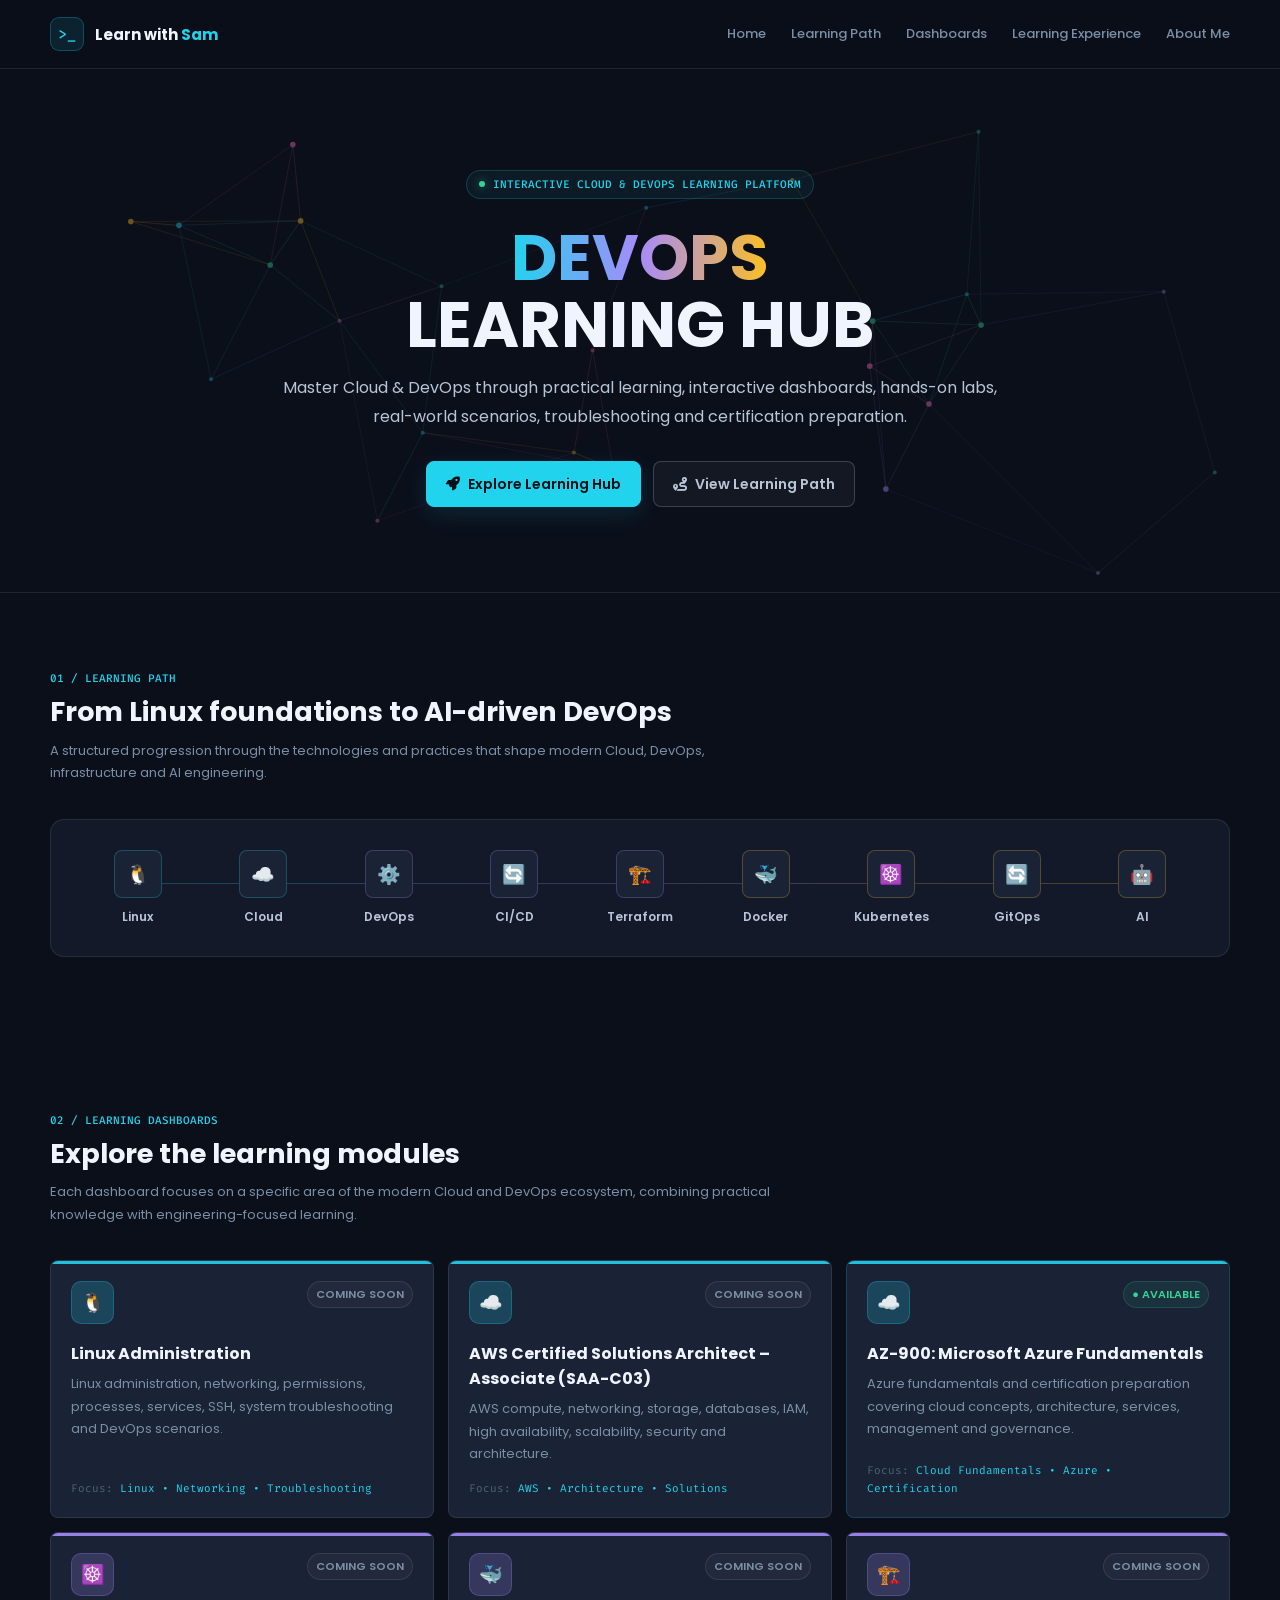
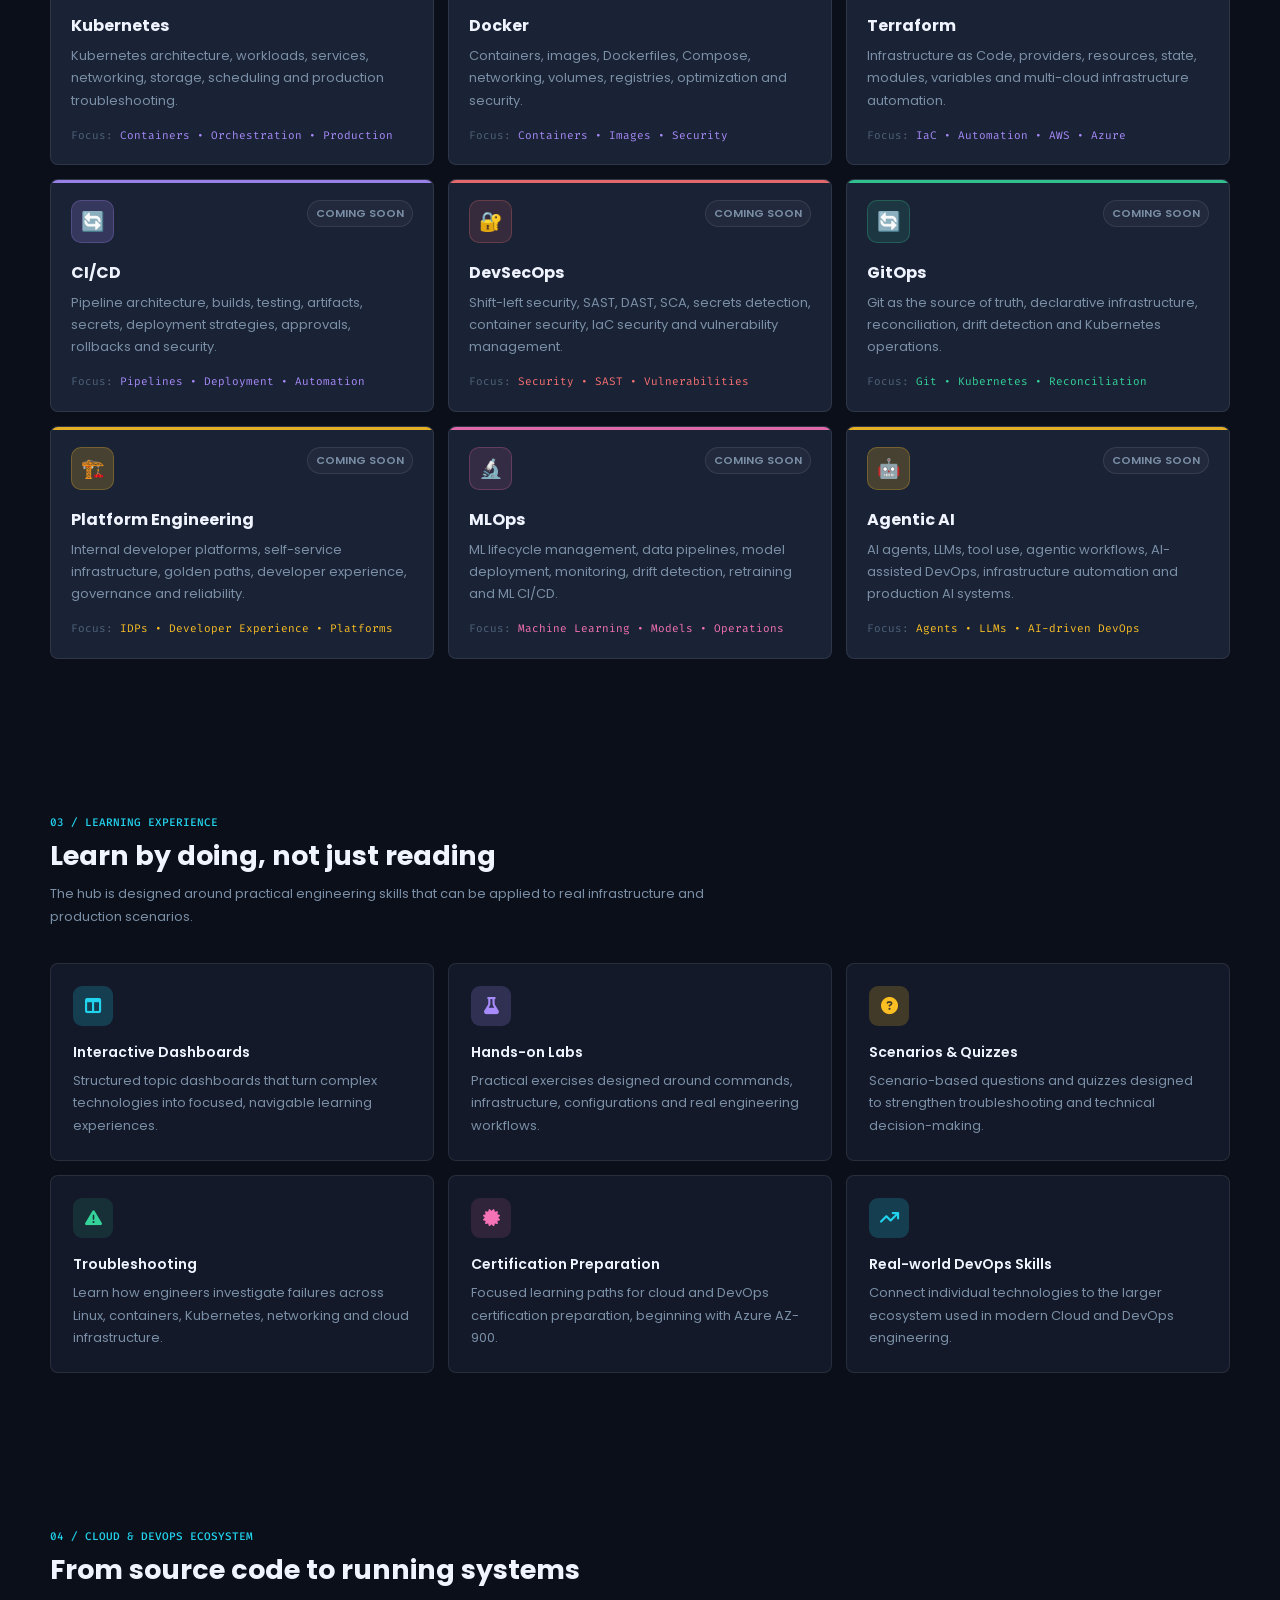
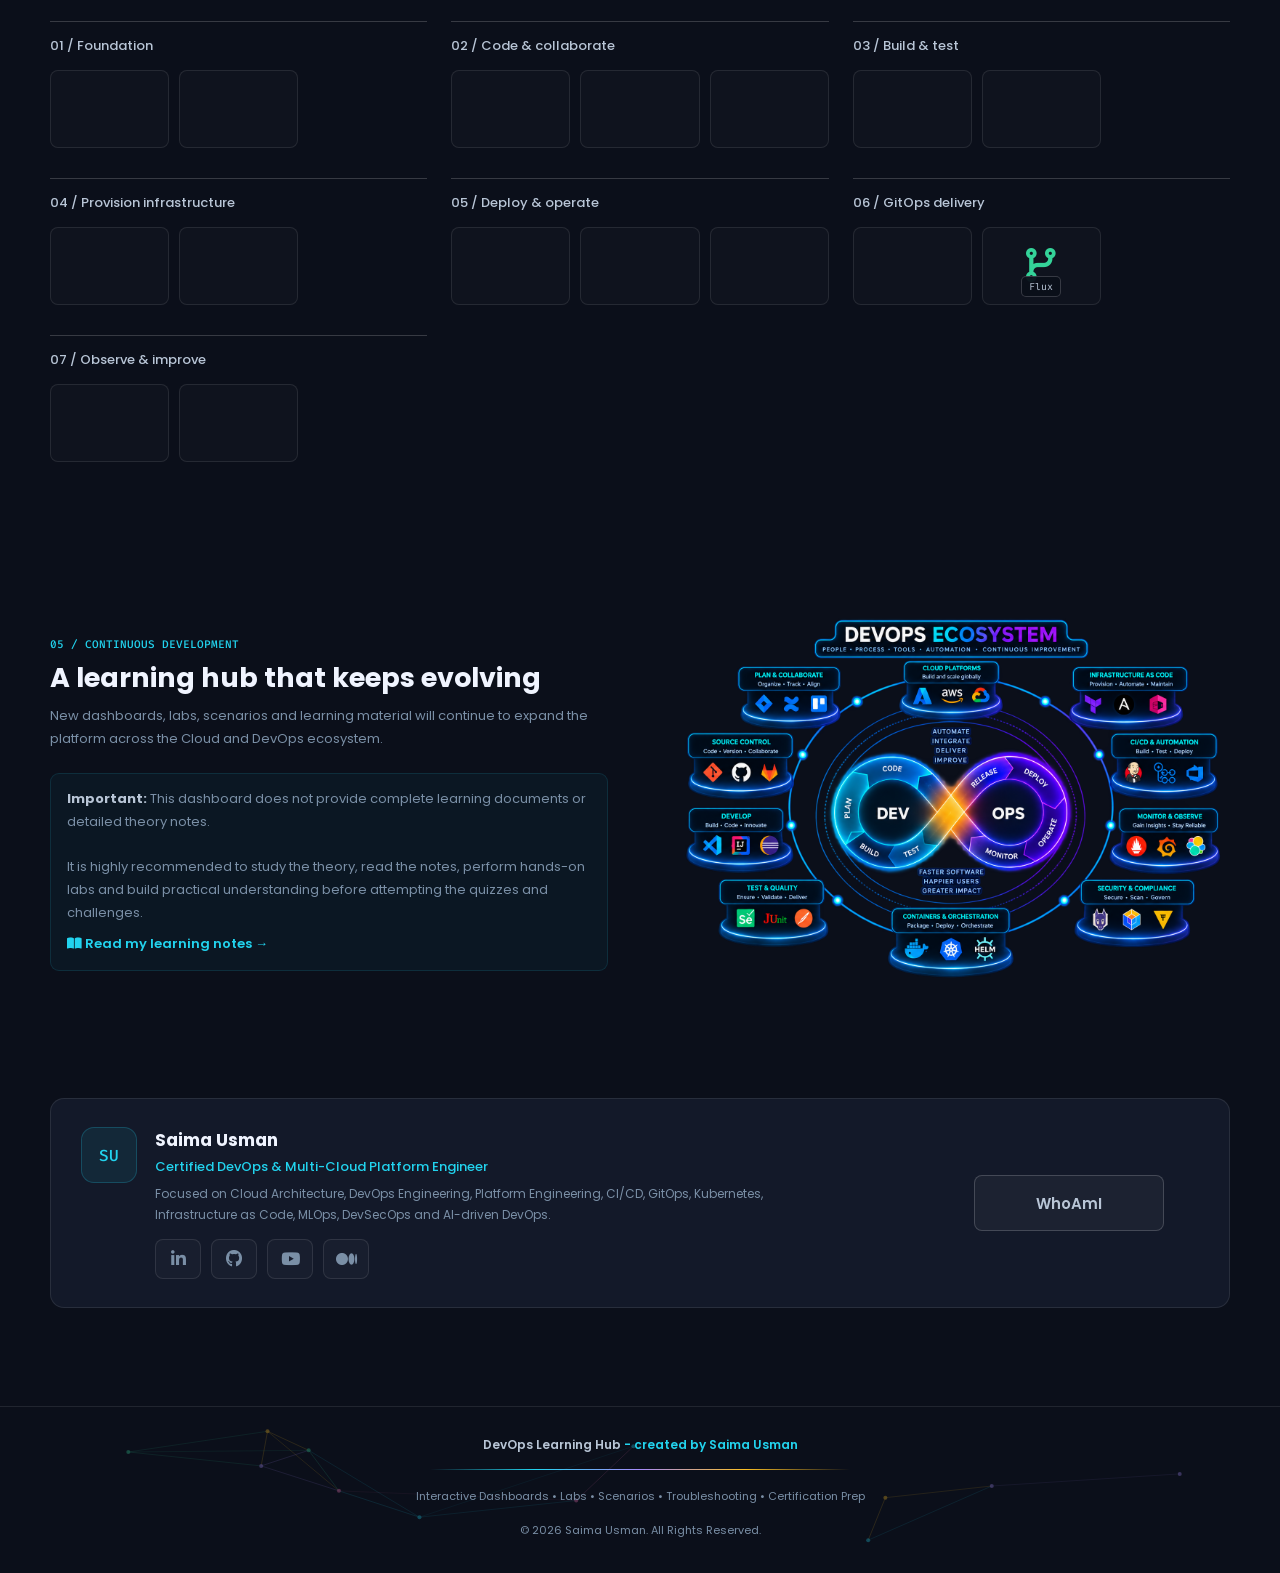
==== index.html @ 2543ca63 "About me page Done" ====
<!DOCTYPE html>
<html lang="en">
<head>
  <meta charset="UTF-8" />
  <meta name="viewport" content="width=device-width, initial-scale=1.0" />

  <title>Learn with Sam | DevOps Learning Hub</title>

  <meta
    name="description"
    content="Learn with Sam — DevOps Learning Hub for Cloud, DevOps, Infrastructure, Automation, Security, MLOps and AI."
  />

  <!-- Fonts — same as Azure AZ-900 dashboard -->
  <link
    href="https://fonts.googleapis.com/css2?family=Poppins:wght@400;500;600;700&family=Fira+Code:wght@400;500&display=swap"
    rel="stylesheet"
  />

  <!-- Font Awesome — social + UI icons -->
  <link
    rel="stylesheet"
    href="https://cdnjs.cloudflare.com/ajax/libs/font-awesome/6.5.2/css/all.min.css"
  />

  <!-- Devicon — technology logos -->
  <link
    rel="stylesheet"
    href="https://cdn.jsdelivr.net/gh/devicons/devicon@latest/devicon.min.css"
  />

  <script src="./assets/js/network-background.js" defer></script>
  <style>
    .hero, footer { isolation: isolate; position: relative; }
    .network-canvas { position: absolute; inset: 0; width: 100%; height: 100%; pointer-events: none; z-index: 0; opacity: .42; }
    .hero > .container, footer > .container { position: relative; z-index: 1; }
    @media print { .network-canvas { display: none; } }
    :root {
      --bg: #0B0F1A;
      --surface: #131929;
      --card: #1A2235;

      --text: #F0F4FF;
      --text-sub: #B8C5D6;
      --text-mute: #7A8FA6;
      --text-dim: #4E6278;

      --border: rgba(255, 255, 255, 0.09);
      --border-hi: rgba(255, 255, 255, 0.18);

      --cyan: #22D3EE;
      --violet: #A78BFA;
      --amber: #FBBF24;
      --green: #34D399;
      --red: #F87171;
      --pink: #F472B6;

      --cyan-glow: rgba(34, 211, 238, 0.20);
      --violet-glow: rgba(167, 139, 250, 0.20);
      --amber-glow: rgba(251, 191, 36, 0.20);

      --font: "Poppins", sans-serif;
      --mono: "Fira Code", monospace;
    }

    * {
      box-sizing: border-box;
    }

    html {
      scroll-behavior: smooth;
    }

    body {
      margin: 0;
      background: var(--bg);
      color: var(--text);
      font-family: var(--font);
      -webkit-font-smoothing: antialiased;
    }

    body::-webkit-scrollbar {
      width: 8px;
    }

    body::-webkit-scrollbar-track {
      background: var(--bg);
    }

    body::-webkit-scrollbar-thumb {
      background: #1e2d40;
      border-radius: 10px;
    }

    a {
      color: inherit;
      text-decoration: none;
    }

    button {
      font-family: var(--font);
    }

    .container {
      width: min(1180px, calc(100% - 40px));
      margin: 0 auto;
    }

    /* =========================================
       GLOBAL HOVER / GLOW
       ========================================= */

    .glow-hover {
      transition:
        transform 0.25s ease,
        border-color 0.25s ease,
        box-shadow 0.25s ease,
        background 0.25s ease;
    }

    .glow-hover:hover {
      transform: translateY(-3px);
      box-shadow:
        0 8px 30px rgba(34, 211, 238, 0.08),
        0 0 22px rgba(34, 211, 238, 0.07);
    }

    /* =========================================
       NAVIGATION
       ========================================= */

    .navbar {
      position: sticky;
      top: 0;
      z-index: 100;

      background: rgba(11, 15, 26, 0.88);
      backdrop-filter: blur(16px);
      -webkit-backdrop-filter: blur(16px);

      border-bottom: 1px solid var(--border);
    }

    .nav-inner {
      min-height: 68px;

      display: flex;
      align-items: center;
      justify-content: space-between;
      gap: 20px;
    }

    .brand {
      display: flex;
      align-items: center;
      gap: 11px;

      font-size: 15px;
      font-weight: 700;
      letter-spacing: 0.2px;
    }

    .brand-mark {
      width: 34px;
      height: 34px;

      display: flex;
      align-items: center;
      justify-content: center;

      border-radius: 9px;

      background: rgba(34, 211, 238, 0.10);
      border: 1px solid rgba(34, 211, 238, 0.25);

      color: var(--cyan);
      font-family: var(--mono);
      font-size: 15px;
      font-weight: 500;

      transition:
        box-shadow 0.25s ease,
        transform 0.25s ease;
    }

    .brand:hover .brand-mark {
      transform: translateY(-1px);
      box-shadow:
        0 0 18px rgba(34, 211, 238, 0.20),
        inset 0 0 12px rgba(34, 211, 238, 0.05);
    }

    .brand span {
      color: var(--text);
    }

    .brand em {
      color: var(--cyan);
      font-style: normal;
    }

    .nav-links {
      display: flex;
      align-items: center;
      gap: 25px;
    }

    .nav-links a {
      position: relative;

      color: var(--text-mute);
      font-size: 12px;
      font-weight: 500;

      transition:
        color 0.2s ease,
        text-shadow 0.2s ease;
    }

    .nav-links a::after {
      content: "";

      position: absolute;

      left: 50%;
      bottom: -7px;

      width: 0;
      height: 1px;

      transform: translateX(-50%);

      background: var(--cyan);

      box-shadow: 0 0 8px rgba(34, 211, 238, 0.7);

      transition: width 0.2s ease;
    }

    .nav-links a:hover {
      color: var(--cyan);
      text-shadow: 0 0 12px rgba(34, 211, 238, 0.30);
    }

    .nav-links a:hover::after {
      width: 100%;
    }

    /* =========================================
       HERO
       ========================================= */

    .hero {
      position: relative;
      overflow: hidden;

      padding: 100px 0 85px;

      border-bottom: 1px solid var(--border);
    }

    .hero::before {
      content: "";

      position: absolute;

      width: 650px;
      height: 650px;

      top: -300px;
      left: 50%;

      transform: translateX(-50%);

      background: radial-gradient(
        circle,
        rgba(34, 211, 238, 0.08) 0%,
        rgba(34, 211, 238, 0.025) 35%,
        transparent 70%
      );

      pointer-events: none;
    }

    .hero-content {
      position: relative;

      max-width: 850px;
      margin: 0 auto;

      text-align: center;
    }

    .eyebrow {
      display: inline-flex;
      align-items: center;
      gap: 8px;

      padding: 6px 12px;

      border: 1px solid rgba(34, 211, 238, 0.20);
      border-radius: 20px;

      background: rgba(34, 211, 238, 0.06);

      color: var(--cyan);

      font-family: var(--mono);
      font-size: 11px;
      font-weight: 500;
      letter-spacing: 0.3px;
    }

    .status-dot {
      width: 6px;
      height: 6px;

      border-radius: 50%;

      background: var(--green);

      box-shadow:
        0 0 10px rgba(52, 211, 153, 0.6);
    }

    .hero h1 {
      margin: 25px 0 16px;

      font-size: clamp(38px, 6vw, 68px);
      line-height: 1.05;

      letter-spacing: -2.5px;
      font-weight: 700;
    }

    .hero h1 .gradient {
      background: linear-gradient(
        90deg,
        var(--cyan),
        var(--violet),
        var(--amber)
      );

      -webkit-background-clip: text;
      background-clip: text;

      color: transparent;
    }

    .hero-subtitle {
      max-width: 720px;
      margin: 0 auto;

      color: var(--text-sub);

      font-size: 16px;
      line-height: 1.8;
    }

    .hero-actions {
      display: flex;
      justify-content: center;
      align-items: center;
      gap: 12px;
      flex-wrap: wrap;

      margin-top: 30px;
    }

    .btn {
      display: inline-flex;
      align-items: center;
      justify-content: center;
      gap: 8px;

      min-height: 42px;
      padding: 0 19px;

      border-radius: 9px;

      font-size: 12px;
      font-weight: 600;

      transition:
        transform 0.25s ease,
        border-color 0.25s ease,
        background 0.25s ease,
        box-shadow 0.25s ease;
    }

    .btn:hover {
      transform: translateY(-2px);
    }

    .btn-primary {
      background: var(--cyan);
      color: #071017;

      border: 1px solid var(--cyan);

      box-shadow:
        0 7px 25px rgba(34, 211, 238, 0.13);
    }

    .btn-primary:hover {
      box-shadow:
        0 8px 30px rgba(34, 211, 238, 0.22),
        0 0 20px rgba(34, 211, 238, 0.13);
    }

    .btn-secondary {
      background: rgba(255, 255, 255, 0.04);
      color: var(--text-sub);

      border: 1px solid var(--border-hi);
    }

    .btn-secondary:hover {
      border-color: rgba(34, 211, 238, 0.35);
      color: var(--cyan);

      box-shadow:
        0 8px 25px rgba(34, 211, 238, 0.07);
    }

    /* =========================================
       SECTIONS
       ========================================= */

    section {
      padding: 78px 0;
    }

    .section-heading {
      margin-bottom: 34px;
    }

    .section-label {
      margin-bottom: 8px;

      color: var(--cyan);

      font-family: var(--mono);
      font-size: 11px;
      font-weight: 500;

      letter-spacing: 0.4px;
      text-transform: uppercase;
    }

    .section-heading h2 {
      margin: 0;

      color: var(--text);

      font-size: 27px;
      line-height: 1.3;
      letter-spacing: -0.6px;
    }

    .section-heading p {
      max-width: 720px;
      margin: 10px 0 0;

      color: var(--text-mute);

      font-size: 13px;
      line-height: 1.75;
    }

    /* =========================================
       LEARNING PATH
       ========================================= */

    .path-wrapper {
      position: relative;

      padding: 30px;

      background: var(--surface);
      border: 1px solid var(--border);
      border-radius: 14px;

      overflow: hidden;
    }

    .path-wrapper:hover {
      border-color: rgba(34, 211, 238, 0.15);

      box-shadow:
        0 10px 40px rgba(34, 211, 238, 0.035);
    }

    .path-line {
      position: absolute;

      top: 63px;
      left: 8%;
      right: 8%;

      height: 1px;

      background: linear-gradient(
        90deg,
        var(--cyan),
        var(--violet),
        var(--amber)
      );

      opacity: 0.25;
    }

    .path {
      position: relative;

      display: grid;
      grid-template-columns: repeat(9, 1fr);

      gap: 12px;
    }

    .path-item {
      position: relative;

      display: flex;
      flex-direction: column;
      align-items: center;

      text-align: center;
    }

    .path-icon {
      position: relative;
      z-index: 2;

      width: 48px;
      height: 48px;

      display: flex;
      align-items: center;
      justify-content: center;

      border-radius: 12px;

      background: var(--card);
      border: 1px solid var(--border-hi);

      font-size: 19px;

      transition:
        transform 0.25s ease,
        box-shadow 0.25s ease;
    }

    .path-item:hover .path-icon {
      transform: translateY(-3px);

      box-shadow:
        0 7px 20px rgba(34, 211, 238, 0.08),
        0 0 16px rgba(34, 211, 238, 0.05);
    }

    .path-item:nth-child(1) .path-icon,
    .path-item:nth-child(2) .path-icon {
      color: var(--cyan);
      border-color: rgba(34, 211, 238, 0.25);
    }

    .path-item:nth-child(3) .path-icon,
    .path-item:nth-child(4) .path-icon,
    .path-item:nth-child(5) .path-icon {
      color: var(--violet);
      border-color: rgba(167, 139, 250, 0.25);
    }

    .path-item:nth-child(6) .path-icon,
    .path-item:nth-child(7) .path-icon,
    .path-item:nth-child(8) .path-icon,
    .path-item:nth-child(9) .path-icon {
      color: var(--amber);
      border-color: rgba(251, 191, 36, 0.25);
    }

    .path-title {
      margin-top: 11px;

      color: var(--text-sub);

      font-size: 10px;
      font-weight: 600;
      line-height: 1.4;
    }

    /* =========================================
       DASHBOARDS
       ========================================= */

    .dashboard-grid {
      display: grid;
      grid-template-columns: repeat(3, 1fr);
      gap: 14px;
    }

    .dashboard-card {
      position: relative;

      display: flex;
      flex-direction: column;

      min-height: 215px;
      padding: 20px;

      background: var(--card);

      border: 1px solid var(--border);
      border-radius: 13px;

      overflow: hidden;

      transition:
        transform 0.25s ease,
        border-color 0.25s ease,
        background 0.25s ease,
        box-shadow 0.25s ease;
    }

    .dashboard-card:hover {
      transform: translateY(-4px);

      border-color: var(--card-color);

      background: #1c263b;

      box-shadow:
        0 12px 35px rgba(0, 0, 0, 0.22),
        0 0 22px var(--card-glow);
    }

    .dashboard-card.available {
      border-color: rgba(34, 211, 238, 0.18);
    }

    .card-top-line {
      position: absolute;

      top: 0;
      left: 0;
      right: 0;

      height: 3px;

      background: var(--card-color);

      opacity: 0.9;
    }

    .card-header {
      display: flex;
      align-items: flex-start;
      justify-content: space-between;

      gap: 12px;
    }

    .card-icon {
      width: 43px;
      height: 43px;

      display: flex;
      align-items: center;
      justify-content: center;

      border-radius: 10px;

      background: var(--card-glow);
      border: 1px solid var(--card-border);

      font-size: 19px;

      transition:
        transform 0.25s ease,
        box-shadow 0.25s ease;
    }

    .dashboard-card:hover .card-icon {
      transform: translateY(-2px);

      box-shadow:
        0 0 18px var(--card-glow);
    }

    .status {
      padding: 4px 8px;

      border-radius: 20px;

      font-size: 9px;
      font-weight: 600;
      letter-spacing: 0.2px;
    }

    .status.available {
      color: var(--green);
      background: rgba(52, 211, 153, 0.09);
      border: 1px solid rgba(52, 211, 153, 0.18);
    }

    .status.soon {
      color: var(--text-mute);
      background: rgba(255, 255, 255, 0.035);
      border: 1px solid var(--border);
    }

    .card-title {
      margin-top: 17px;

      color: var(--text);

      font-size: 16px;
      font-weight: 700;
    }

    .card-description {
      margin-top: 7px;

      color: var(--text-mute);

      font-size: 11px;
      line-height: 1.7;
    }

    .card-focus {
      margin-top: auto;
      padding-top: 15px;

      color: var(--text-dim);

      font-family: var(--mono);
      font-size: 9px;
      line-height: 1.6;
    }

    .card-focus span {
      color: var(--card-color);
    }

    /* =========================================
       LEARNING EXPERIENCE
       ========================================= */

    .experience-grid {
      display: grid;
      grid-template-columns: repeat(3, 1fr);
      gap: 14px;
    }

    .experience-card {
      padding: 22px;

      background: var(--surface);
      border: 1px solid var(--border);
      border-radius: 13px;

      transition:
        transform 0.25s ease,
        border-color 0.25s ease,
        box-shadow 0.25s ease;
    }

    .experience-card:hover {
      transform: translateY(-3px);

      border-color: var(--border-hi);

      box-shadow:
        0 10px 28px rgba(34, 211, 238, 0.045);
    }

    .experience-icon {
      width: 40px;
      height: 40px;

      display: flex;
      align-items: center;
      justify-content: center;

      margin-bottom: 16px;

      border-radius: 9px;

      font-size: 17px;
    }

    .experience-card:nth-child(1) .experience-icon {
      color: var(--cyan);
      background: var(--cyan-glow);
    }

    .experience-card:nth-child(2) .experience-icon {
      color: var(--violet);
      background: var(--violet-glow);
    }

    .experience-card:nth-child(3) .experience-icon {
      color: var(--amber);
      background: var(--amber-glow);
    }

    .experience-card:nth-child(4) .experience-icon {
      color: var(--green);
      background: rgba(52, 211, 153, 0.12);
    }

    .experience-card:nth-child(5) .experience-icon {
      color: var(--pink);
      background: rgba(244, 114, 182, 0.12);
    }

    .experience-card:nth-child(6) .experience-icon {
      color: var(--cyan);
      background: var(--cyan-glow);
    }

    .experience-card h3 {
      margin: 0 0 7px;

      color: var(--text);

      font-size: 14px;
      font-weight: 600;
    }

    .experience-card p {
      margin: 0;

      color: var(--text-mute);

      font-size: 11px;
      line-height: 1.75;
    }

    /* =========================================
       CONTINUOUS DEVELOPMENT
       ========================================= */

    .development-grid {
      display: grid;
      grid-template-columns: repeat(2, minmax(0, 1fr));

      column-gap: 64px;
      row-gap: 32px;

      align-items: center;
    }

    .development-content .section-heading {
      margin-bottom: 0;
    }
    .development-content { grid-column: 1; grid-row: 1; }
    .development-image { grid-column: 2; grid-row: 1; }

    .development-image {
      position: relative;

      min-height: 320px;

      display: flex;
      align-items: center;
      justify-content: center;

      padding: 20px;

      background: var(--surface);

      border: 1px solid var(--border);
      border-radius: 14px;

      overflow: hidden;
    }

    .development-image::before {
      content: "";

      position: absolute;

      width: 350px;
      height: 350px;

      background: radial-gradient(
        circle,
        rgba(34, 211, 238, 0.09),
        transparent 70%
      );

      pointer-events: none;
    }

    .development-image img {
      position: relative;

      display: block;

      width: 100%;
      max-width: none;

      height: auto;

      border-radius: 10px;

      object-fit: contain;

      opacity: 1;
    }

    .development-note {
      margin-top: 22px;

      padding: 14px 16px;

      background: rgba(34, 211, 238, 0.045);

      border: 1px solid rgba(34, 211, 238, 0.12);

      border-radius: 9px;

      color: var(--text-mute);

      font-size: 11px;
      line-height: 1.75;
    }

    .development-note strong {
      color: var(--text-sub);
    }

    .notes-link {
      display: inline-block;

      margin-top: 9px;

      color: var(--cyan);

      font-size: 11px;
      font-weight: 600;

      transition:
        color 0.2s ease,
        text-shadow 0.2s ease;
    }

    .notes-link:hover {
      color: #67e8f9;

      text-shadow:
        0 0 12px rgba(34, 211, 238, 0.35);
    }

    /* =========================================
       ECOSYSTEM
       ========================================= */

    .ecosystem-box {
      position: relative;

      padding: 34px;

      background: var(--surface);

      border: 1px solid var(--border);
      border-radius: 14px;

      text-align: center;

      overflow: hidden;

      transition:
        border-color 0.25s ease,
        box-shadow 0.25s ease;
    }

    .ecosystem-box:hover {
      border-color: rgba(167, 139, 250, 0.18);

      box-shadow:
        0 12px 35px rgba(167, 139, 250, 0.035);
    }

    .ecosystem-box::before {
      content: "";

      position: absolute;

      width: 500px;
      height: 200px;

      left: 50%;
      bottom: -170px;

      transform: translateX(-50%);

      background: radial-gradient(
        ellipse,
        rgba(167, 139, 250, 0.10),
        transparent 70%
      );
    }

    .ecosystem-title {
      position: relative;

      color: var(--text);

      font-size: 18px;
      font-weight: 600;
    }

    .ecosystem-subtitle {
      position: relative;

      max-width: 680px;

      margin: 10px auto 0;

      color: var(--text-mute);

      font-size: 12px;
      line-height: 1.8;
    }

    .ecosystem-logos {
      position: relative;

      display: grid;

      grid-template-columns: repeat(6, 1fr);

      gap: 14px;

      margin-top: 30px;
    }

    .tech-logo {
      position: relative;

      height: 78px;

      display: flex;
      align-items: center;
      justify-content: center;

      background: rgba(255, 255, 255, 0.018);

      border: 1px solid var(--border);

      border-radius: 11px;

      color: var(--text-sub);

      transition:
        transform 0.25s ease,
        border-color 0.25s ease,
        background 0.25s ease,
        box-shadow 0.25s ease;
    }

    .tech-logo i {
      font-size: 34px;

      transition:
        transform 0.25s ease,
        filter 0.25s ease;
    }

    .tech-logo:hover {
      transform: translateY(-4px);

      background: rgba(255, 255, 255, 0.035);

      border-color: rgba(34, 211, 238, 0.30);

      box-shadow:
        0 8px 25px rgba(34, 211, 238, 0.07),
        0 0 18px rgba(34, 211, 238, 0.04);
    }

    .tech-logo:hover i {
      transform: scale(1.08);

      filter:
        drop-shadow(0 0 9px rgba(34, 211, 238, 0.20));
    }

    /*
      Tooltip:
      technology name appears only when hovering.
    */

    .tech-logo::after {
      content: attr(data-name);

      position: absolute;

      left: 50%;
      bottom: 7px;

      transform:
        translateX(-50%)
        translateY(5px);

      padding: 3px 7px;

      border-radius: 5px;

      background: rgba(11, 15, 26, 0.95);

      border: 1px solid var(--border-hi);

      color: var(--text-sub);

      font-family: var(--mono);
      font-size: 8px;

      white-space: nowrap;

      opacity: 0;

      pointer-events: none;

      transition:
        opacity 0.2s ease,
        transform 0.2s ease;
    }

    .tech-logo:hover::after {
      opacity: 1;

      transform:
        translateX(-50%)
        translateY(0);
    }

    /* =========================================
       CREATOR
       ========================================= */

    .creator {
      padding-top: 30px;
    }

    .creator-card {
      display: flex;
      align-items: center;
      justify-content: space-between;

      gap: 30px;

      padding: 28px 30px;

      background: var(--surface);

      border: 1px solid var(--border);
      border-radius: 14px;

      transition:
        border-color 0.25s ease,
        box-shadow 0.25s ease;
    }

    .creator-card:hover {
      border-color: rgba(34, 211, 238, 0.16);

      box-shadow:
        0 10px 35px rgba(34, 211, 238, 0.035);
    }

    .creator-info {
      display: flex;
      align-items: flex-start;

      gap: 18px;
    }

    .creator-mark {
      width: 56px;
      height: 56px;

      flex-shrink: 0;

      display: flex;
      align-items: center;
      justify-content: center;

      border-radius: 13px;

      background: rgba(34, 211, 238, 0.08);

      border: 1px solid rgba(34, 211, 238, 0.22);

      color: var(--cyan);

      font-family: var(--mono);
      font-size: 16px;
      font-weight: 500;
    }

    .creator-name {
      color: var(--text);

      font-size: 17px;
      font-weight: 700;
    }

    .creator-role {
      margin-top: 4px;

      color: var(--cyan);

      font-size: 11px;
      font-weight: 500;
    }

    .creator-description {
      max-width: 650px;

      margin-top: 7px;

      color: var(--text-mute);

      font-size: 10px;
      line-height: 1.7;
    }

    /* =========================================
       SOCIAL ICONS
       ========================================= */

    .social-links {
      display: flex;
      align-items: center;

      gap: 7px;

      margin-top: 14px;
    }

    .social-link {
      width: 34px;
      height: 32px;

      display: inline-flex;
      align-items: center;
      justify-content: center;

      border-radius: 7px;

      background: rgba(255, 255, 255, 0.025);

      border: 1px solid rgba(255, 255, 255, 0.10);

      color: var(--text-mute);

      font-size: 13px;

      transition:
        transform 0.25s ease,
        color 0.25s ease,
        border-color 0.25s ease,
        background 0.25s ease,
        box-shadow 0.25s ease;
    }

    .social-link:hover {
      transform: translateY(-3px);

      color: var(--cyan);

      background: rgba(34, 211, 238, 0.055);

      border-color: rgba(34, 211, 238, 0.30);

      box-shadow:
        0 5px 18px rgba(34, 211, 238, 0.08),
        0 0 14px rgba(34, 211, 238, 0.045);
    }

    .whoami {
      display: inline-flex;
      align-items: center;
      justify-content: center;

      min-height: 38px;

      padding: 0 16px;

      border-radius: 8px;

      background: rgba(255, 255, 255, 0.04);

      border: 1px solid var(--border-hi);

      color: var(--text-sub);

      font-size: 11px;
      font-weight: 600;

      transition:
        transform 0.25s ease,
        color 0.25s ease,
        border-color 0.25s ease,
        box-shadow 0.25s ease;
    }

    .whoami:hover {
      transform: translateY(-2px);

      color: var(--cyan);

      border-color: rgba(34, 211, 238, 0.35);

      box-shadow:
        0 7px 22px rgba(34, 211, 238, 0.07),
        0 0 15px rgba(34, 211, 238, 0.04);
    }

    /* =========================================
       FOOTER
       ========================================= */

    footer {
      margin-top: 20px;

      border-top: 1px solid var(--border);
    }

    .footer-inner {
      padding: 28px 0 32px;

      display: flex;
      flex-direction: column;
      align-items: center;

      text-align: center;
    }

    .footer-main {
      color: var(--text-sub);

      font-size: 12px;
      line-height: 1.7;

      font-weight: 600;
    }

    .footer-sub {
      margin-top: 7px;

      color: var(--text-dim);

      font-size: 10px;
    }

    .footer-copy {
      margin-top: 14px;

      color: var(--text-dim);

      font-size: 10px;
    }

    /* =========================================
       BACK TO TOP
       ========================================= */

    .back-to-top {
      position: fixed;

      right: 22px;
      bottom: 22px;

      z-index: 99;

      width: 40px;
      height: 40px;

      display: flex;
      align-items: center;
      justify-content: center;

      border-radius: 10px;

      background: rgba(19, 25, 41, 0.90);

      border: 1px solid var(--border-hi);

      color: var(--text-sub);

      cursor: pointer;

      opacity: 0;
      visibility: hidden;

      transform: translateY(10px);

      transition:
        opacity 0.25s ease,
        visibility 0.25s ease,
        transform 0.25s ease,
        color 0.25s ease,
        border-color 0.25s ease,
        box-shadow 0.25s ease;
    }

    .back-to-top.show {
      opacity: 1;
      visibility: visible;

      transform: translateY(0);
    }

    .back-to-top:hover {
      color: var(--cyan);

      border-color: rgba(34, 211, 238, 0.35);

      box-shadow:
        0 6px 22px rgba(34, 211, 238, 0.08),
        0 0 15px rgba(34, 211, 238, 0.05);

      transform: translateY(-3px);
    }

    /* =========================================
       RESPONSIVE
       ========================================= */

    @media (max-width: 1050px) {
      .path {
        grid-template-columns: repeat(5, 1fr);
        row-gap: 25px;
      }

      .path-line {
        display: none;
      }

      .dashboard-grid {
        grid-template-columns: repeat(2, 1fr);
      }

      .experience-grid {
        grid-template-columns: repeat(2, 1fr);
      }

      .ecosystem-logos {
        grid-template-columns: repeat(4, 1fr);
      }
    }

    @media (max-width: 800px) {
      .development-grid {
        grid-template-columns: 1fr;
        gap: 30px;
      }
      .development-content { grid-column: 1; grid-row: 1; }
      .development-image { grid-column: 1; grid-row: 2; }

      .development-image {
        min-height: 260px;
      }

      .creator-card {
        flex-direction: column;
        align-items: flex-start;
      }

      .whoami {
        width: 100%;
      }
    }

    @media (max-width: 700px) {
      .container {
        width: min(100% - 28px, 1180px);
      }

      .nav-inner {
        min-height: 60px;
      }

      .nav-links {
        display: none;
      }

      .hero {
        padding: 72px 0 65px;
      }

      .hero h1 {
        font-size: 40px;
        letter-spacing: -1.5px;
      }

      .hero-subtitle {
        font-size: 13px;
      }

      section {
        padding: 58px 0;
      }

      .section-heading h2 {
        font-size: 23px;
      }

      .path-wrapper {
        padding: 22px 15px;
      }

      .path {
        grid-template-columns: repeat(3, 1fr);
      }

      .dashboard-grid,
      .experience-grid {
        grid-template-columns: 1fr;
      }

      .ecosystem-logos {
        grid-template-columns: repeat(3, 1fr);
      }

      .creator-info {
        width: 100%;
      }

      .social-links {
        flex-wrap: wrap;
      }
    }

    @media (max-width: 430px) {
      .path {
        grid-template-columns: repeat(3, 1fr);
        gap: 18px 8px;
      }

      .path-icon {
        width: 42px;
        height: 42px;
      }

      .path-title {
        font-size: 9px;
      }

      .hero h1 {
        font-size: 34px;
      }

      .hero-actions {
        flex-direction: column;
        width: 100%;
      }

      .btn {
        width: 100%;
      }

      .ecosystem-logos {
        grid-template-columns: repeat(2, 1fr);
      }

      .creator-info {
        flex-direction: column;
      }
    }
    /* Shared accent treatment for hover and keyboard focus. */
    :root { --accent: var(--cyan); }
    a, button { -webkit-tap-highlight-color: transparent; }
    a:focus-visible, button:focus-visible, .tech-logo:focus-visible {
      outline: 2px solid var(--accent);
      outline-offset: 5px;
    }
    .btn, .whoami, .social-link, .back-to-top, .dashboard-card,
    .experience-card, .path-icon, .tech-logo {
      border-radius: 8px;
      transition: transform .25s ease, border-color .25s ease,
        box-shadow .25s ease, background .25s ease, color .25s ease;
    }
    .dashboard-card { --accent: var(--card-color); }
    .path-item:nth-child(n+3) { --accent: var(--violet); }
    .path-item:nth-child(n+6) { --accent: var(--amber); }
    .experience-card:nth-child(2), .tech-logo:nth-child(4) { --accent: var(--violet); }
    .experience-card:nth-child(3), .tech-logo:nth-child(2),
    .tech-logo:nth-child(9), .tech-logo:nth-child(12) { --accent: var(--amber); }
    .experience-card:nth-child(4), .tech-logo:nth-child(1) { --accent: var(--green); }
    .experience-card:nth-child(5) { --accent: var(--pink); }
    .tech-logo:nth-child(7), .tech-logo:nth-child(10), .tech-logo:nth-child(11),
    .social-link:nth-child(3) { --accent: var(--red); }
    .social-link:nth-child(2) { --accent: var(--violet); }
    .social-link:nth-child(4) { --accent: var(--green); }
    .btn:is(:hover, :focus-visible), .whoami:is(:hover, :focus-visible),
    .social-link:is(:hover, :focus-visible), .back-to-top:is(:hover, :focus-visible),
    .dashboard-card:is(:hover, :focus-visible), .experience-card:hover,
    .path-item:hover .path-icon, .tech-logo:is(:hover, :focus-visible) {
      transform: translateY(-3px);
      border-color: var(--accent);
      box-shadow: 0 0 20px color-mix(in srgb, var(--accent) 38%, transparent),
        0 0 46px color-mix(in srgb, var(--accent) 22%, transparent),
        inset 0 0 16px color-mix(in srgb, var(--accent) 7%, transparent);
    }
    .social-link:is(:hover, :focus-visible), .whoami:is(:hover, :focus-visible),
    .back-to-top:is(:hover, :focus-visible) { color: var(--accent); }
    .dashboard-card:is(:hover, :focus-visible) .card-icon {
      box-shadow: 0 0 22px color-mix(in srgb, var(--accent) 45%, transparent);
    }
    .tech-logo { color: var(--accent); min-width: 0; }
    .tech-logo:is(:hover, :focus-visible) i {
      filter: drop-shadow(0 0 10px var(--accent));
    }
    .tech-logo:is(:hover, :focus-visible)::after { opacity: 1; transform: translateX(-50%); }
    .tech-logo::after { font-size: 10px; }
    .btn { min-height: 46px; font-size: 14px; }
    .nav-links a { font-size: 13px; }
    .path-title { font-size: 12px; }
    .card-description, .experience-card p, .development-note { font-size: 13px; }
    .card-focus, .status { font-size: 11px; }
    .notes-link, .creator-role { font-size: 13px; }
    .creator-description { font-size: 12px; }
    .creator-card {
      display: grid;
      grid-template-columns: minmax(0, 1fr) 260px;
      align-items: center;
    }
    .creator-info, .creator-info > div { min-width: 0; }
    .whoami { justify-self: center; width: 190px; min-height: 56px; font-size: 15px; }
    .social-link { width: 46px; height: 40px; font-size: 17px; }
    .social-links { gap: 10px; flex-wrap: wrap; }
    .ecosystem-box {
      padding: 0; background: transparent; border: 0;
      border-radius: 0; overflow: visible; text-align: left;
    }
    .ecosystem-box:hover { box-shadow: none; }
    .ecosystem-box::before, .hero::before, .development-image::before { display: none; }
    .ecosystem-logos { margin-top: 22px; }
    .ecosystem-heading { margin: 0; font-size: 23px; font-weight: 600; }
    .development-image { background: transparent; border: 0; padding: 0; }
    .devops-flow { display: grid; grid-template-columns: repeat(3, minmax(0, 1fr)); gap: 30px 24px; }
    .flow-stage { min-width: 0; border-top: 1px solid var(--border-hi); padding-top: 14px; }
    .flow-stage h3 { margin: 0 0 14px; color: var(--text-sub); font-size: 13px; font-weight: 500; }
    .flow-tools { display: grid; grid-template-columns: repeat(3, minmax(0, 1fr)); gap: 10px; }
    .tech-logo { width: 100%; cursor: pointer; }
    .tech-logo[data-name="Linux"] { --accent: var(--green); }
    .tech-logo[data-name="Python"], .tech-logo[data-name="AWS"],
    .tech-logo[data-name="Grafana"] { --accent: var(--amber); }
    .tech-logo[data-name="Git"], .tech-logo[data-name="Jenkins"],
    .tech-logo[data-name="Prometheus"] { --accent: var(--red); }
    .tech-logo[data-name="GitHub"], .tech-logo[data-name="Terraform"] { --accent: var(--violet); }
    .tech-logo[data-name="Docker"], .tech-logo[data-name="Azure"],
    .tech-logo[data-name="Kubernetes"] { --accent: var(--cyan); }
    .tech-logo[data-name="Bash scripting"], .tech-logo[data-name="Flux"] { --accent: var(--green); }
    .tech-logo[data-name="Ansible"] { --accent: var(--red); }
    .tech-logo[data-name="Argo CD"] { --accent: var(--pink); }
    .tech-logo img { width: 34px; height: 34px; object-fit: contain; }
    .tech-logo [hidden] { display: none; }
    .tech-logo[data-name="Flux"]::after { opacity: 1; transform: translateX(-50%); }
    .tech-logo[aria-pressed="true"] { border-color: var(--accent); background: color-mix(in srgb, var(--accent) 12%, var(--bg)); }
    .tech-logo[aria-pressed="true"]::after { opacity: 1; transform: translateX(-50%); }
    .tool-description { margin-top: 28px; padding: 8px 0 8px 18px; border-left: 3px solid var(--accent); }
    .tool-description h3 { margin: 0 0 8px; color: var(--accent); font-size: 16px; }
    .tool-description p { margin: 0; max-width: 820px; color: var(--text-sub); font-size: 14px; line-height: 1.8; }
    .image-placeholder {
      min-height: 320px; aspect-ratio: 4 / 3; width: 100%;
      border: 1px dashed var(--border-hi); border-radius: 8px;
      flex-direction: column; gap: 16px; color: var(--text-mute);
      background: rgba(255, 255, 255, .015); font-size: 13px;
    }
    .image-placeholder i { font-size: 36px; }
    .footer-author { color: var(--cyan); }
    .footer-divider {
      width: min(420px, 100%); height: 1px; margin: 14px 0 10px;
      background: linear-gradient(90deg, transparent, var(--cyan), var(--violet), var(--amber), transparent);
    }
    .footer-sub, .footer-copy { color: var(--text-mute); font-size: 11px; line-height: 1.8; }
    .brand, .eyebrow, .hero h1, .section-label, .section-heading h2, .status { letter-spacing: 0; }
    .hero h1 { font-size: 64px; }
    section[id] { scroll-margin-top: 90px; }
    @media (max-width: 1050px) {
      .nav-inner { flex-wrap: wrap; padding-block: 14px; gap: 14px; }
      .nav-links { flex-wrap: wrap; gap: 18px; }
    }
    @media (max-width: 800px) {
      .devops-flow { grid-template-columns: repeat(2, minmax(0, 1fr)); }
      .creator-card { grid-template-columns: minmax(0, 1fr); align-items: center; }
      .whoami { width: min(240px, 100%); }
    }
    @media (max-width: 700px) {
      .nav-links { display: flex; width: 100%; gap: 12px 18px; }
      .nav-links a { font-size: 12px; }
      .hero h1 { font-size: 40px; }
      .creator-card { padding: 24px 18px; }
      .creator-info { gap: 12px; }
      .creator-mark { width: 44px; height: 44px; }
      section[id] { scroll-margin-top: 130px; }
    }
    @media (max-width: 430px) {
      .devops-flow { grid-template-columns: minmax(0, 1fr); gap: 24px; }
      .hero h1 { font-size: 34px; }
      .path-title { font-size: 11px; }
    }
    @media (prefers-reduced-motion: reduce) {
      html { scroll-behavior: auto; }
      *, *::before, *::after { transition: none !important; }
      .btn:is(:hover, :focus-visible), .whoami:is(:hover, :focus-visible),
      .social-link:is(:hover, :focus-visible), .dashboard-card:is(:hover, :focus-visible),
      .experience-card:hover, .path-item:hover .path-icon,
      .tech-logo:is(:hover, :focus-visible) { transform: none; }
    }
  </style>
</head>

<body>

  <!-- =========================================
       NAVIGATION
       ========================================= -->

  <header class="navbar">
    <div class="container nav-inner">

      <a href="./" class="brand">
        <div class="brand-mark">&gt;_</div>
        <span>Learn with <em>Sam</em></span>
      </a>

      <nav class="nav-links">
        <a href="#home">Home</a>
        <a href="#path">Learning Path</a>
        <a href="#dashboards">Dashboards</a>
        <a href="#experience">Learning Experience</a>
        <a href="./about/index.html">About Me</a>
      </nav>

    </div>
  </header>


  <main>

    <!-- =========================================
         HERO
         ========================================= -->

    <section id="home" class="hero">
      <canvas class="network-canvas" aria-hidden="true"></canvas>

      <div class="container">

        <div class="hero-content">

          <div class="eyebrow">
            <span class="status-dot"></span>
            INTERACTIVE CLOUD &amp; DEVOPS LEARNING PLATFORM
          </div>

          <h1>
            <span class="gradient">DEVOPS</span><br />
            LEARNING HUB
          </h1>

          <p class="hero-subtitle">
            Master Cloud &amp; DevOps through practical learning,
            interactive dashboards, hands-on labs, real-world scenarios,
            troubleshooting and certification preparation.
          </p>

          <div class="hero-actions">

            <a href="#dashboards" class="btn btn-primary">
              <i class="fa-solid fa-rocket"></i>
              Explore Learning Hub
            </a>

            <a href="#path" class="btn btn-secondary">
              <i class="fa-solid fa-route"></i>
              View Learning Path
            </a>

          </div>

        </div>

      </div>

    </section>


    <!-- =========================================
         LEARNING PATH
         ========================================= -->

    <section id="path">

      <div class="container">

        <div class="section-heading">

          <div class="section-label">
            01 / Learning Path
          </div>

          <h2>
            From Linux foundations to AI-driven DevOps
          </h2>

          <p>
            A structured progression through the technologies and practices
            that shape modern Cloud, DevOps, infrastructure and AI engineering.
          </p>

        </div>


        <div class="path-wrapper">

          <div class="path-line"></div>

          <div class="path">

            <div class="path-item">
              <div class="path-icon">🐧</div>
              <div class="path-title">Linux</div>
            </div>

            <div class="path-item">
              <div class="path-icon">☁️</div>
              <div class="path-title">Cloud</div>
            </div>

            <div class="path-item">
              <div class="path-icon">⚙️</div>
              <div class="path-title">DevOps</div>
            </div>

            <div class="path-item">
              <div class="path-icon">🔄</div>
              <div class="path-title">CI/CD</div>
            </div>

            <div class="path-item">
              <div class="path-icon">🏗️</div>
              <div class="path-title">Terraform</div>
            </div>

            <div class="path-item">
              <div class="path-icon">🐳</div>
              <div class="path-title">Docker</div>
            </div>

            <div class="path-item">
              <div class="path-icon">☸️</div>
              <div class="path-title">Kubernetes</div>
            </div>

            <div class="path-item">
              <div class="path-icon">🔄</div>
              <div class="path-title">GitOps</div>
            </div>

            <div class="path-item">
              <div class="path-icon">🤖</div>
              <div class="path-title">AI</div>
            </div>

          </div>

        </div>

      </div>

    </section>


    <!-- =========================================
         DASHBOARDS
         ========================================= -->

    <section id="dashboards">

      <div class="container">

        <div class="section-heading">

          <div class="section-label">
            02 / Learning Dashboards
          </div>

          <h2>
            Explore the learning modules
          </h2>

          <p>
            Each dashboard focuses on a specific area of the modern
            Cloud and DevOps ecosystem, combining practical knowledge
            with engineering-focused learning.
          </p>

        </div>


        <div class="dashboard-grid">


          <!-- LINUX -->

          <a
            href="./linux/"
            class="dashboard-card"
            style="
              --card-color: var(--cyan);
              --card-glow: var(--cyan-glow);
              --card-border: rgba(34,211,238,0.25);
            "
          >

            <div class="card-top-line"></div>

            <div class="card-header">

              <div class="card-icon">🐧</div>

              <div class="status soon">
                COMING SOON
              </div>

            </div>

            <div class="card-title">
              Linux Administration
            </div>

            <div class="card-description">
              Linux administration, networking, permissions, processes,
              services, SSH, system troubleshooting and DevOps scenarios.
            </div>

            <div class="card-focus">
              Focus:
              <span>Linux • Networking • Troubleshooting</span>
            </div>

          </a>


          <!-- AWS -->

          <a
            href="./aws/"
            class="dashboard-card"
            style="
              --card-color: var(--cyan);
              --card-glow: var(--cyan-glow);
              --card-border: rgba(34,211,238,0.25);
            "
          >

            <div class="card-top-line"></div>

            <div class="card-header">

              <div class="card-icon">☁️</div>

              <div class="status soon">
                COMING SOON
              </div>

            </div>

            <div class="card-title">
              AWS Certified Solutions Architect – Associate (SAA-C03)
            </div>

            <div class="card-description">
              AWS compute, networking, storage, databases, IAM,
              high availability, scalability, security and architecture.
            </div>

            <div class="card-focus">
              Focus:
              <span>AWS • Architecture • Solutions</span>
            </div>

          </a>


          <!-- AZURE -->

          <a
            href="./azure900/index.html"
            class="dashboard-card available"
            style="
              --card-color: var(--cyan);
              --card-glow: var(--cyan-glow);
              --card-border: rgba(34,211,238,0.25);
            "
          >

            <div class="card-top-line"></div>

            <div class="card-header">

              <div class="card-icon">
                ☁️
              </div>

              <div class="status available">
                ● AVAILABLE
              </div>

            </div>

            <div class="card-title">
              AZ-900: Microsoft Azure Fundamentals
            </div>

            <div class="card-description">
              Azure fundamentals and certification preparation covering
              cloud concepts, architecture, services, management and governance.
            </div>

            <div class="card-focus">
              Focus:
              <span>Cloud Fundamentals • Azure • Certification</span>
            </div>

          </a>


          <!-- KUBERNETES -->

          <a
            href="./kubernetes/"
            class="dashboard-card"
            style="
              --card-color: var(--violet);
              --card-glow: var(--violet-glow);
              --card-border: rgba(167,139,250,0.25);
            "
          >

            <div class="card-top-line"></div>

            <div class="card-header">

              <div class="card-icon">☸️</div>

              <div class="status soon">
                COMING SOON
              </div>

            </div>

            <div class="card-title">
              Kubernetes
            </div>

            <div class="card-description">
              Kubernetes architecture, workloads, services, networking,
              storage, scheduling and production troubleshooting.
            </div>

            <div class="card-focus">
              Focus:
              <span>Containers • Orchestration • Production</span>
            </div>

          </a>


          <!-- DOCKER -->

          <a
            href="./docker/"
            class="dashboard-card"
            style="
              --card-color: var(--violet);
              --card-glow: var(--violet-glow);
              --card-border: rgba(167,139,250,0.25);
            "
          >

            <div class="card-top-line"></div>

            <div class="card-header">

              <div class="card-icon">🐳</div>

              <div class="status soon">
                COMING SOON
              </div>

            </div>

            <div class="card-title">
              Docker
            </div>

            <div class="card-description">
              Containers, images, Dockerfiles, Compose, networking,
              volumes, registries, optimization and security.
            </div>

            <div class="card-focus">
              Focus:
              <span>Containers • Images • Security</span>
            </div>

          </a>


          <!-- TERRAFORM -->

          <a
            href="./terraform/"
            class="dashboard-card"
            style="
              --card-color: var(--violet);
              --card-glow: var(--violet-glow);
              --card-border: rgba(167,139,250,0.25);
            "
          >

            <div class="card-top-line"></div>

            <div class="card-header">

              <div class="card-icon">🏗️</div>

              <div class="status soon">
                COMING SOON
              </div>

            </div>

            <div class="card-title">
              Terraform
            </div>

            <div class="card-description">
              Infrastructure as Code, providers, resources, state,
              modules, variables and multi-cloud infrastructure automation.
            </div>

            <div class="card-focus">
              Focus:
              <span>IaC • Automation • AWS • Azure</span>
            </div>

          </a>


          <!-- CI/CD -->

          <a
            href="./cicd/"
            class="dashboard-card"
            style="
              --card-color: var(--violet);
              --card-glow: var(--violet-glow);
              --card-border: rgba(167,139,250,0.25);
            "
          >

            <div class="card-top-line"></div>

            <div class="card-header">

              <div class="card-icon">🔄</div>

              <div class="status soon">
                COMING SOON
              </div>

            </div>

            <div class="card-title">
              CI/CD
            </div>

            <div class="card-description">
              Pipeline architecture, builds, testing, artifacts, secrets,
              deployment strategies, approvals, rollbacks and security.
            </div>

            <div class="card-focus">
              Focus:
              <span>Pipelines • Deployment • Automation</span>
            </div>

          </a>


          <!-- DEVSECOPS -->

          <a
            href="./devsecops/"
            class="dashboard-card"
            style="
              --card-color: var(--red);
              --card-glow: rgba(248,113,113,0.12);
              --card-border: rgba(248,113,113,0.25);
            "
          >

            <div class="card-top-line"></div>

            <div class="card-header">

              <div class="card-icon">🔐</div>

              <div class="status soon">
                COMING SOON
              </div>

            </div>

            <div class="card-title">
              DevSecOps
            </div>

            <div class="card-description">
              Shift-left security, SAST, DAST, SCA, secrets detection,
              container security, IaC security and vulnerability management.
            </div>

            <div class="card-focus">
              Focus:
              <span>Security • SAST • Vulnerabilities</span>
            </div>

          </a>


          <!-- GITOPS -->

          <a
            href="./gitops/"
            class="dashboard-card"
            style="
              --card-color: var(--green);
              --card-glow: rgba(52,211,153,0.12);
              --card-border: rgba(52,211,153,0.25);
            "
          >

            <div class="card-top-line"></div>

            <div class="card-header">

              <div class="card-icon">🔄</div>

              <div class="status soon">
                COMING SOON
              </div>

            </div>

            <div class="card-title">
              GitOps
            </div>

            <div class="card-description">
              Git as the source of truth, declarative infrastructure,
              reconciliation, drift detection and Kubernetes operations.
            </div>

            <div class="card-focus">
              Focus:
              <span>Git • Kubernetes • Reconciliation</span>
            </div>

          </a>


          <!-- PLATFORM ENGINEERING -->

          <a
            href="./platform-engineering/"
            class="dashboard-card"
            style="
              --card-color: var(--amber);
              --card-glow: var(--amber-glow);
              --card-border: rgba(251,191,36,0.25);
            "
          >

            <div class="card-top-line"></div>

            <div class="card-header">

              <div class="card-icon">🏗️</div>

              <div class="status soon">
                COMING SOON
              </div>

            </div>

            <div class="card-title">
              Platform Engineering
            </div>

            <div class="card-description">
              Internal developer platforms, self-service infrastructure,
              golden paths, developer experience, governance and reliability.
            </div>

            <div class="card-focus">
              Focus:
              <span>IDPs • Developer Experience • Platforms</span>
            </div>

          </a>


          <!-- MLOPS -->

          <a
            href="./mlops/"
            class="dashboard-card"
            style="
              --card-color: var(--pink);
              --card-glow: rgba(244,114,182,0.12);
              --card-border: rgba(244,114,182,0.25);
            "
          >

            <div class="card-top-line"></div>

            <div class="card-header">

              <div class="card-icon">🔬</div>

              <div class="status soon">
                COMING SOON
              </div>

            </div>

            <div class="card-title">
              MLOps
            </div>

            <div class="card-description">
              ML lifecycle management, data pipelines, model deployment,
              monitoring, drift detection, retraining and ML CI/CD.
            </div>

            <div class="card-focus">
              Focus:
              <span>Machine Learning • Models • Operations</span>
            </div>

          </a>


          <!-- AGENTIC AI -->

          <a
            href="./agentic-ai/"
            class="dashboard-card"
            style="
              --card-color: var(--amber);
              --card-glow: var(--amber-glow);
              --card-border: rgba(251,191,36,0.25);
            "
          >

            <div class="card-top-line"></div>

            <div class="card-header">

              <div class="card-icon">🤖</div>

              <div class="status soon">
                COMING SOON
              </div>

            </div>

            <div class="card-title">
              Agentic AI
            </div>

            <div class="card-description">
              AI agents, LLMs, tool use, agentic workflows, AI-assisted
              DevOps, infrastructure automation and production AI systems.
            </div>

            <div class="card-focus">
              Focus:
              <span>Agents • LLMs • AI-driven DevOps</span>
            </div>

          </a>

        </div>

      </div>

    </section>


    <!-- =========================================
         LEARNING EXPERIENCE
         ========================================= -->

    <section id="experience">

      <div class="container">

        <div class="section-heading">

          <div class="section-label">
            03 / Learning Experience
          </div>

          <h2>
            Learn by doing, not just reading
          </h2>

          <p>
            The hub is designed around practical engineering skills
            that can be applied to real infrastructure and production scenarios.
          </p>

        </div>


        <div class="experience-grid">

          <div class="experience-card">
            <div class="experience-icon">
              <i class="fa-solid fa-table-columns"></i>
            </div>

            <h3>
              Interactive Dashboards
            </h3>

            <p>
              Structured topic dashboards that turn complex technologies
              into focused, navigable learning experiences.
            </p>
          </div>


          <div class="experience-card">
            <div class="experience-icon">
              <i class="fa-solid fa-flask"></i>
            </div>

            <h3>
              Hands-on Labs
            </h3>

            <p>
              Practical exercises designed around commands, infrastructure,
              configurations and real engineering workflows.
            </p>
          </div>


          <div class="experience-card">
            <div class="experience-icon">
              <i class="fa-solid fa-circle-question"></i>
            </div>

            <h3>
              Scenarios &amp; Quizzes
            </h3>

            <p>
              Scenario-based questions and quizzes designed to strengthen
              troubleshooting and technical decision-making.
            </p>
          </div>


          <div class="experience-card">
            <div class="experience-icon">
              <i class="fa-solid fa-triangle-exclamation"></i>
            </div>

            <h3>
              Troubleshooting
            </h3>

            <p>
              Learn how engineers investigate failures across Linux,
              containers, Kubernetes, networking and cloud infrastructure.
            </p>
          </div>


          <div class="experience-card">
            <div class="experience-icon">
              <i class="fa-solid fa-certificate"></i>
            </div>

            <h3>
              Certification Preparation
            </h3>

            <p>
              Focused learning paths for cloud and DevOps certification
              preparation, beginning with Azure AZ-900.
            </p>
          </div>


          <div class="experience-card">
            <div class="experience-icon">
              <i class="fa-solid fa-arrow-trend-up"></i>
            </div>

            <h3>
              Real-world DevOps Skills
            </h3>

            <p>
              Connect individual technologies to the larger ecosystem
              used in modern Cloud and DevOps engineering.
            </p>
          </div>

        </div>

      </div>

    </section>


    <!-- =========================================
         CLOUD & DEVOPS ECOSYSTEM
         ========================================= -->

    <section aria-labelledby="ecosystem-heading">

      <div class="container">

        <div class="section-heading">
          <div class="section-label">04 / Cloud &amp; DevOps Ecosystem</div>
          <h2 id="ecosystem-heading">From source code to running systems</h2>
        </div>
        <div class="ecosystem-box">

          <div class="devops-flow">
            <div class="flow-stage">
              <h3>01 / Foundation</h3>
              <div class="flow-tools">
                <button type="button" class="tech-logo" data-name="Linux"><i class="devicon-linux-plain" aria-hidden="true"></i></button>
                <button type="button" class="tech-logo" data-name="Bash scripting"><i class="devicon-bash-plain" aria-hidden="true"></i></button>
              </div>
            </div>
            <div class="flow-stage">
              <h3>02 / Code &amp; collaborate</h3>
              <div class="flow-tools">
                <button type="button" class="tech-logo" data-name="Python"><i class="devicon-python-plain" aria-hidden="true"></i></button>
                <button type="button" class="tech-logo" data-name="Git"><i class="devicon-git-plain" aria-hidden="true"></i></button>
                <button type="button" class="tech-logo" data-name="GitHub"><i class="devicon-github-original" aria-hidden="true"></i></button>
              </div>
            </div>
            <div class="flow-stage">
              <h3>03 / Build &amp; test</h3>
              <div class="flow-tools">
                <button type="button" class="tech-logo" data-name="Jenkins"><i class="devicon-jenkins-line" aria-hidden="true"></i></button>
                <button type="button" class="tech-logo" data-name="Docker"><i class="devicon-docker-plain" aria-hidden="true"></i></button>
              </div>
            </div>
            <div class="flow-stage">
              <h3>04 / Provision infrastructure</h3>
              <div class="flow-tools">
                <button type="button" class="tech-logo" data-name="Terraform"><i class="devicon-terraform-plain" aria-hidden="true"></i></button>
                <button type="button" class="tech-logo" data-name="Ansible"><i class="devicon-ansible-plain" aria-hidden="true"></i></button>
              </div>
            </div>
            <div class="flow-stage">
              <h3>05 / Deploy &amp; operate</h3>
              <div class="flow-tools">
                <button type="button" class="tech-logo" data-name="Kubernetes"><i class="devicon-kubernetes-plain" aria-hidden="true"></i></button>
                <button type="button" class="tech-logo" data-name="AWS"><i class="devicon-amazonwebservices-plain-wordmark" aria-hidden="true"></i></button>
                <button type="button" class="tech-logo" data-name="Azure"><i class="devicon-azure-plain" aria-hidden="true"></i></button>
              </div>
            </div>
            <div class="flow-stage">
              <h3>06 / GitOps delivery</h3>
              <div class="flow-tools">
                <button type="button" class="tech-logo" data-name="Argo CD"><i class="devicon-argocd-plain" aria-hidden="true"></i></button>
                <button type="button" class="tech-logo" data-name="Flux" title="Flux"><img src="https://fluxcd.io/img/flux-icon.svg" alt="" /><i class="fa-solid fa-code-branch" aria-hidden="true" hidden></i></button>
              </div>
            </div>
            <div class="flow-stage">
              <h3>07 / Observe &amp; improve</h3>
              <div class="flow-tools">
                <button type="button" class="tech-logo" data-name="Prometheus"><i class="devicon-prometheus-original" aria-hidden="true"></i></button>
                <button type="button" class="tech-logo" data-name="Grafana"><i class="devicon-grafana-plain" aria-hidden="true"></i></button>
              </div>
            </div>
          </div>
          <div id="tool-description" class="tool-description" hidden aria-live="polite" aria-atomic="true">
            <h3 id="tool-name"></h3>
            <p id="tool-purpose"></p>
          </div>

        </div>

      </div>

    </section>


    <!-- =========================================
         CONTINUOUS DEVELOPMENT
         ========================================= -->

    <section>

      <div class="container">

        <div class="development-grid">
          <div class="development-image">
            <img src="./assets/images/devops-ecosystem.png" width="1536" height="1024"
              alt="DevOps ecosystem: the plan, code, build, test, release, deploy, operate and monitor cycle, surrounded by cloud, automation, infrastructure, security and container tools." />
          </div>
          <div class="development-content">

            <div class="section-heading">

              <div class="section-label">
                05 / Continuous Development
              </div>

              <h2>
                A learning hub that keeps evolving
              </h2>

              <p>
                New dashboards, labs, scenarios and learning material
                will continue to expand the platform across the Cloud
                and DevOps ecosystem.
              </p>

            </div>


            <div class="development-note">

              <strong>
                Important:
              </strong>

              This dashboard does not provide complete learning
              documents or detailed theory notes.

              <br /><br />

              It is highly recommended to study the theory, read the notes,
              perform hands-on labs and build practical understanding
              before attempting the quizzes and challenges.

              <br />

              <a
                href="https://observant-quarter-d86.notion.site/DevOps-Clouds-My-Learning-Journey-7175327a3d6a43168e56f8c965000c2d"
                target="_blank"
                rel="noopener noreferrer"
                class="notes-link"
              >
                <i class="fa-solid fa-book-open"></i>
                Read my learning notes →
              </a>

            </div>

          </div>




        </div>

      </div>

    </section>


    <!-- =========================================
         CREATOR
         ========================================= -->

    <section id="creator" class="creator">

      <div class="container">

        <div class="creator-card">


          <div class="creator-info">

            <div class="creator-mark">
              SU
            </div>


            <div>

              <div class="creator-name">
                Saima Usman
              </div>

              <div class="creator-role">
                Certified DevOps &amp; Multi-Cloud Platform Engineer
              </div>

              <div class="creator-description">
                Focused on Cloud Architecture, DevOps Engineering,
                Platform Engineering, CI/CD, GitOps, Kubernetes,
                Infrastructure as Code, MLOps, DevSecOps and AI-driven DevOps.
              </div>


              <!-- SOCIAL CONNECTIONS -->

              <div class="social-links">

                <a
                  href="https://www.linkedin.com/in/saima-usman/"
                  target="_blank"
                  rel="noopener noreferrer"
                  class="social-link"
                  aria-label="LinkedIn"
                  title="LinkedIn"
                >
                  <i class="fa-brands fa-linkedin-in"></i>
                </a>


                <a
                  href="https://github.com/Saima-Devops/"
                  target="_blank"
                  rel="noopener noreferrer"
                  class="social-link"
                  aria-label="GitHub"
                  title="GitHub"
                >
                  <i class="fa-brands fa-github"></i>
                </a>


                <a
                  href="https://www.youtube.com/@sam_DevOps"
                  target="_blank"
                  rel="noopener noreferrer"
                  class="social-link"
                  aria-label="YouTube"
                  title="YouTube"
                >
                  <i class="fa-brands fa-youtube"></i>
                </a>


                <a
                  href="https://medium.com/@saimausman.dxb"
                  target="_blank"
                  rel="noopener noreferrer"
                  class="social-link"
                  aria-label="Medium"
                  title="Medium"
                >
                  <i class="fa-brands fa-medium"></i>
                </a>

              </div>

            </div>

          </div>


          <a
            href="./about/index.html"
            class="whoami"
          >
            WhoAmI
          </a>


        </div>

      </div>

    </section>

  </main>


  <!-- =========================================
       FOOTER
       ========================================= -->

  <footer>
    <canvas class="network-canvas" data-flow="left" data-nodes="12" aria-hidden="true"></canvas>

    <div class="container footer-inner">

      <div class="footer-main">
        DevOps Learning Hub <span class="footer-author">- created by Saima Usman</span>
      </div>

      <div class="footer-divider" aria-hidden="true"></div>

      <div class="footer-sub">
        Interactive Dashboards • Labs • Scenarios • Troubleshooting • Certification Prep
      </div>

      <div class="footer-copy">
        © 2026 Saima Usman. All Rights Reserved.
      </div>

    </div>

  </footer>


  <!-- =========================================
       BACK TO TOP
       ========================================= -->

  <button
    id="backToTop"
    class="back-to-top"
    aria-label="Back to top"
    title="Back to top"
  >
    <i class="fa-solid fa-arrow-up"></i>
  </button>


  <!-- =========================================
       JAVASCRIPT
       ========================================= -->

  <script>

    const toolPurposes = {
      "Bash scripting": "Bash scripts combine shell commands into repeatable workflows. Engineers use them to automate Linux administration, environment setup and pipeline tasks.",
      Ansible: "Ansible automates configuration management and application deployment using playbooks. Teams use it to configure servers consistently and repeat operational tasks across environments.",
      "Argo CD": "Argo CD delivers Kubernetes applications using Git as the source of truth. It compares the live cluster with declared configuration and can synchronize changes to keep deployments aligned.",
      Flux: "Flux continuously reconciles Kubernetes workloads with configuration stored in Git and other sources. Its controllers automate GitOps delivery, including Helm releases and image update workflows.",
      Linux: "Linux provides the operating-system foundation for many servers and containers. Engineers use its shell, permissions, networking and services to run and troubleshoot workloads.",
      Python: "Python turns repetitive engineering tasks into reusable scripts. It connects APIs, processes data and automates checks across build pipelines and infrastructure.",
      Git: "Git tracks changes to application code and infrastructure definitions. Branches and commits let teams collaborate, review changes and return to earlier versions.",
      GitHub: "GitHub hosts Git repositories and brings code review, pull requests and collaboration together. Teams can also use GitHub Actions to automate builds, tests and deployments.",
      Jenkins: "Jenkins automates continuous integration and delivery pipelines. It connects source changes to repeatable build, test and deployment steps.",
      Docker: "Docker packages applications and their dependencies into container images. Those images provide a consistent runtime across development, testing and deployment environments.",
      Terraform: "Terraform defines infrastructure as code and plans changes before applying them. It provisions cloud resources through providers so environments can be versioned and reproduced.",
      AWS: "AWS supplies cloud compute, storage, networking and managed services. Teams use these resources to host applications and build infrastructure that can scale with demand.",
      Azure: "Azure supplies cloud infrastructure and managed application services. Teams use it to provision environments, deploy workloads and integrate identity, security and monitoring.",
      Kubernetes: "Kubernetes orchestrates containerized applications across a cluster. It manages scheduling, service discovery, scaling and rollouts to keep workloads operating.",
      Prometheus: "Prometheus collects and stores time-series metrics from applications and infrastructure. Queries and alerting rules help teams detect failures and understand system behavior.",
      Grafana: "Grafana visualizes metrics, logs and other telemetry from connected data sources. Dashboards and alerts help teams investigate incidents and track service health."
    };
    const toolDescription = document.getElementById("tool-description");
    const toolButtons = document.querySelectorAll(".tech-logo");
    const fluxImage = document.querySelector('.tech-logo[data-name="Flux"] img');
    function showFluxFallback() {
      fluxImage.hidden = true;
      fluxImage.nextElementSibling.hidden = false;
    }
    fluxImage.addEventListener("error", showFluxFallback);
    if (fluxImage.complete && fluxImage.naturalWidth === 0) showFluxFallback();
    toolButtons.forEach(function (button) {
      button.setAttribute("aria-label", button.dataset.name);
      button.setAttribute("aria-controls", "tool-description");
      button.setAttribute("aria-pressed", "false");
      button.addEventListener("click", function () {
        const wasSelected = button.getAttribute("aria-pressed") === "true";
        toolButtons.forEach(function (item) { item.setAttribute("aria-pressed", "false"); });
        toolDescription.hidden = wasSelected;
        if (wasSelected) return;
        button.setAttribute("aria-pressed", "true");
        document.getElementById("tool-name").textContent = button.dataset.name;
        document.getElementById("tool-purpose").textContent = toolPurposes[button.dataset.name];
        toolDescription.style.setProperty("--accent", getComputedStyle(button).getPropertyValue("--accent"));
      });
    });

    /*
      Back to Top
    */

    const backToTop = document.getElementById("backToTop");

    window.addEventListener("scroll", function () {

      if (window.scrollY > 500) {
        backToTop.classList.add("show");
      } else {
        backToTop.classList.remove("show");
      }

    });

    backToTop.addEventListener("click", function () {

      window.scrollTo({
        top: 0,
        behavior: window.matchMedia("(prefers-reduced-motion: reduce)").matches ? "auto" : "smooth"
      });

    });

  </script>

</body>
</html>
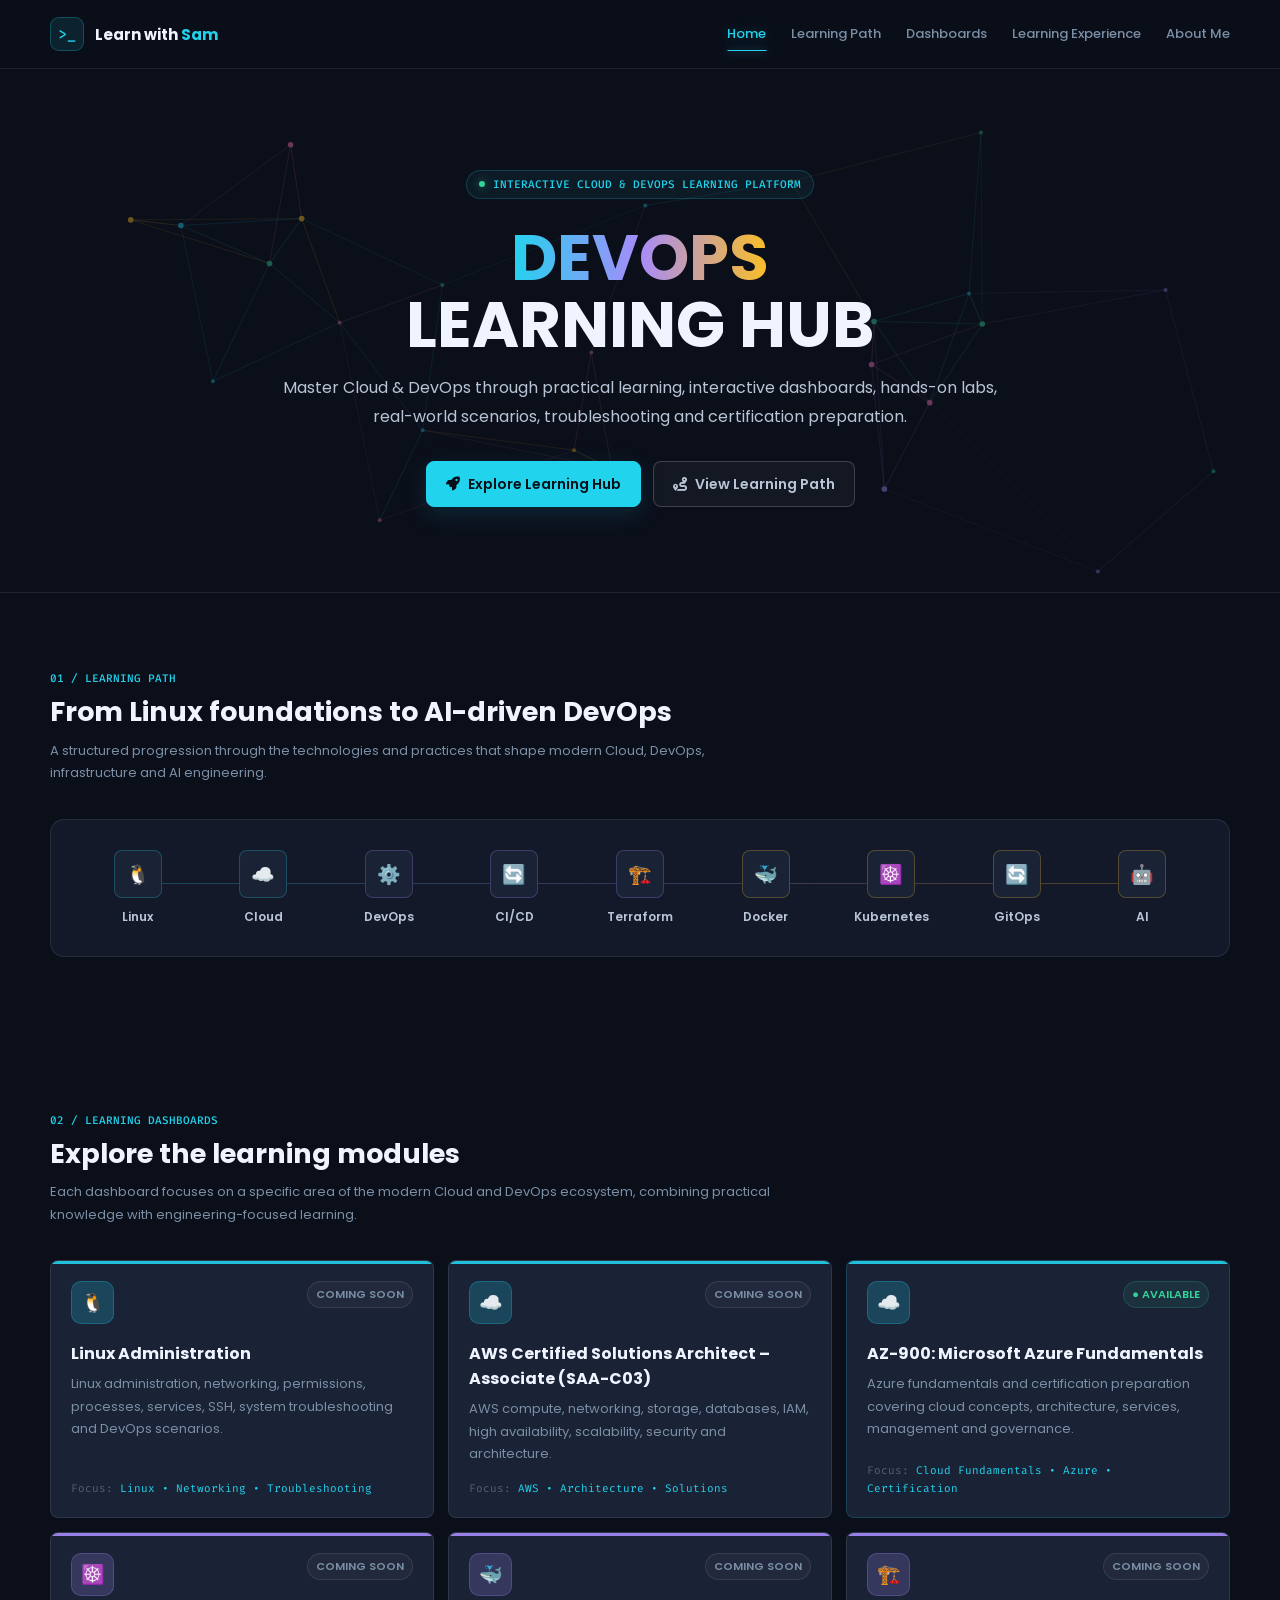
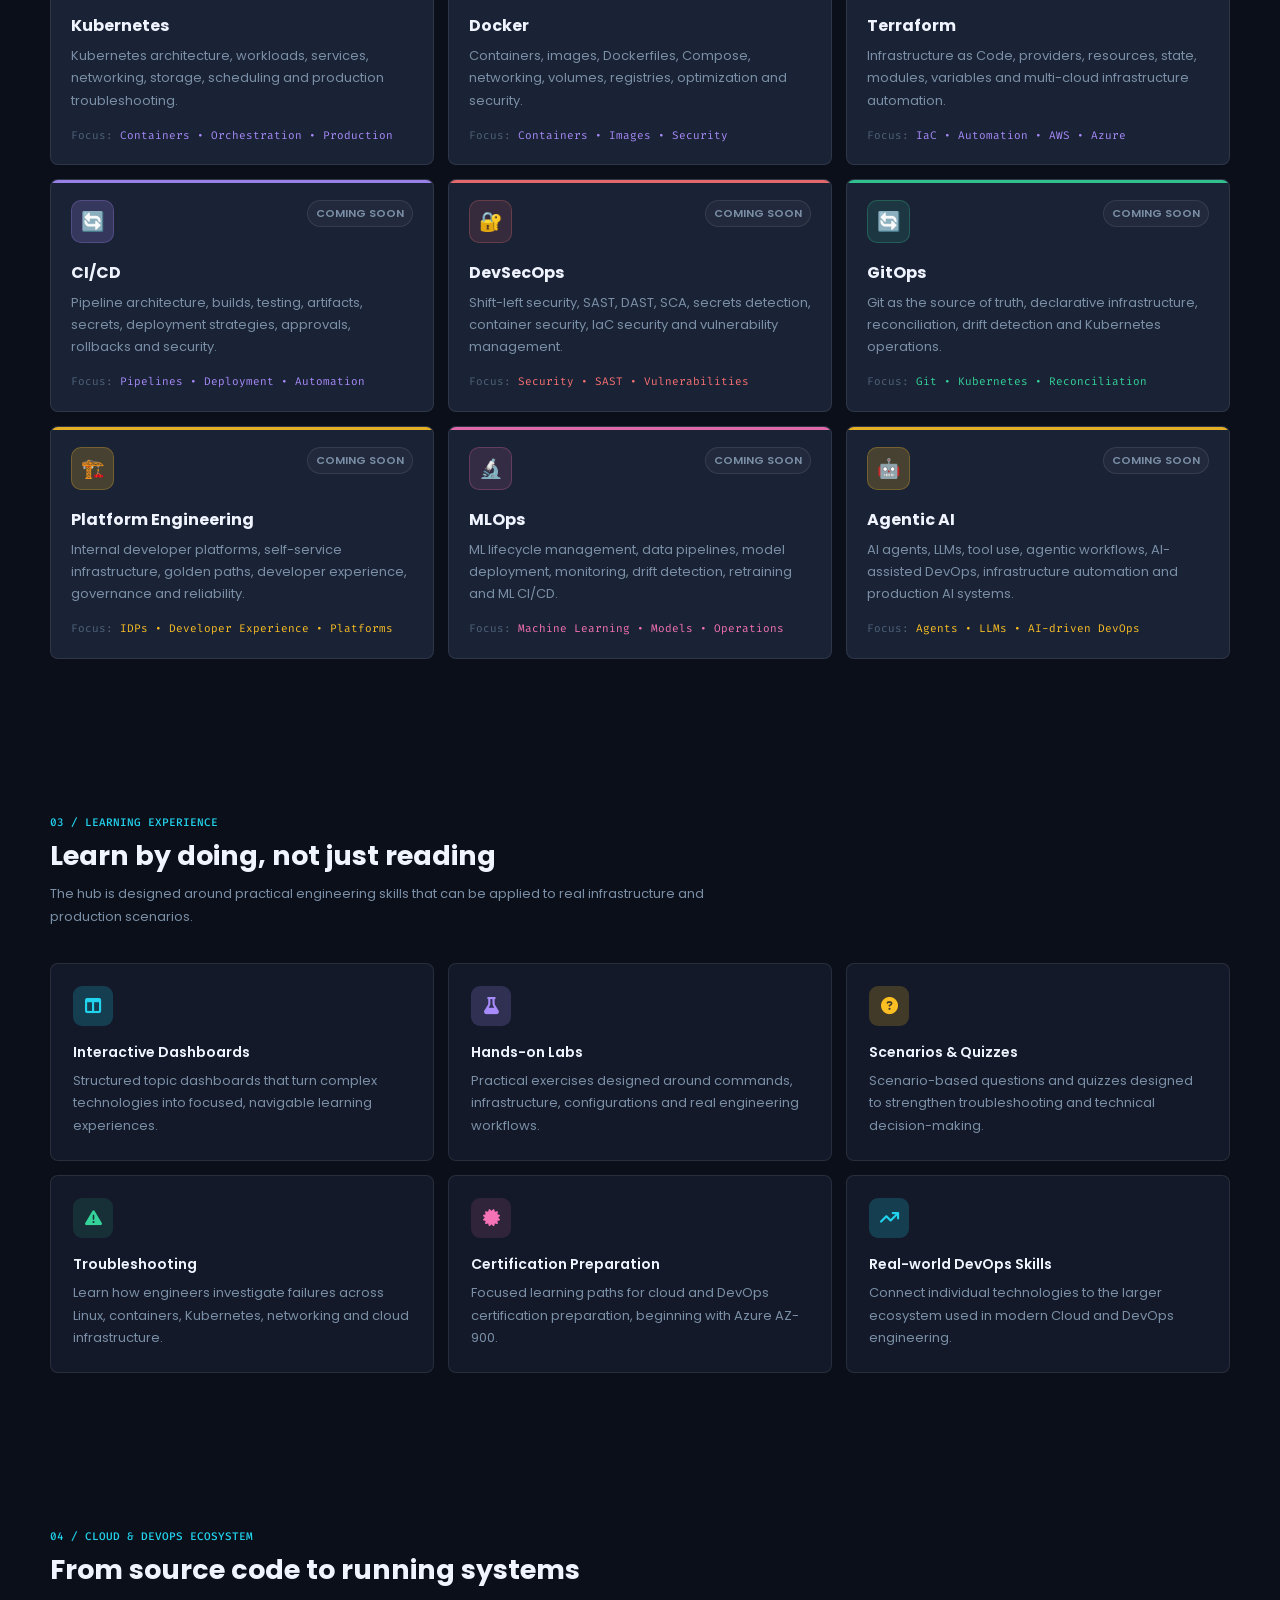
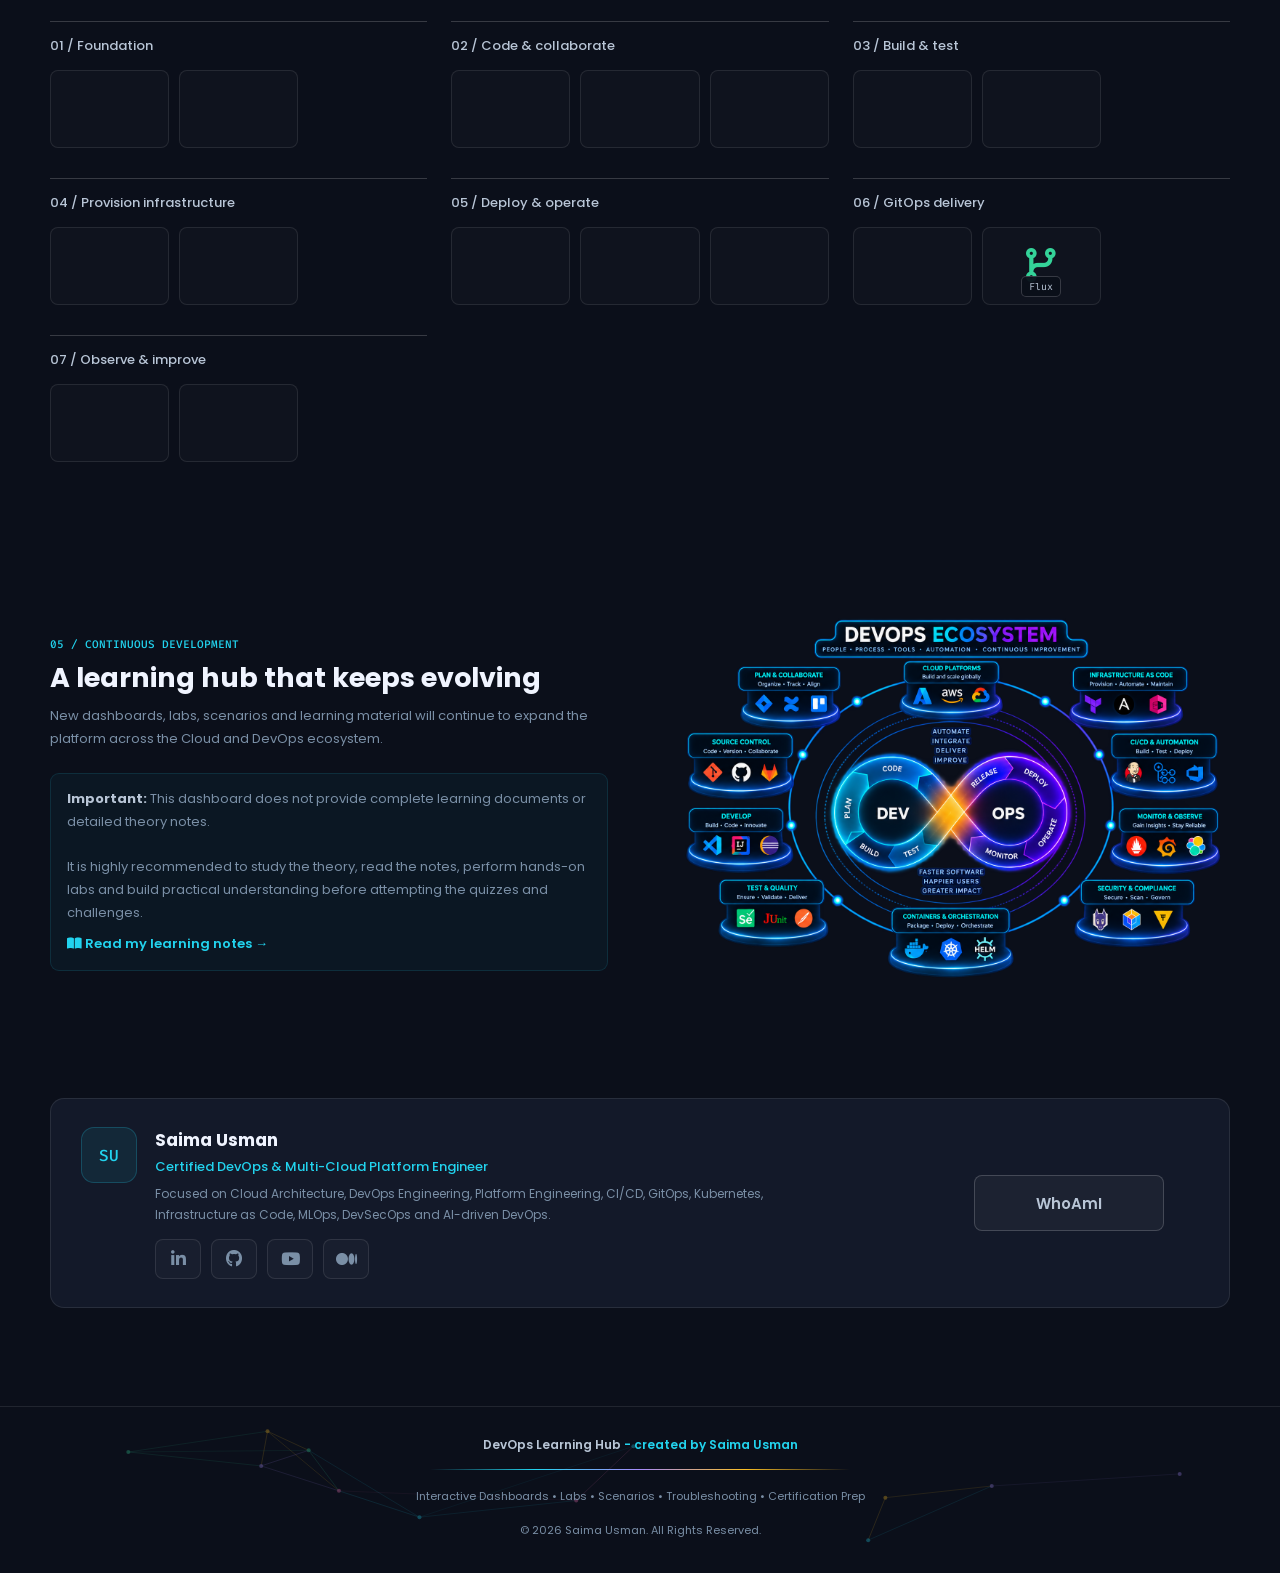
==== commit 58ced9da: "Azure-900 Dashboard added" ====
--- a/index.html
+++ b/index.html
@@ -30,6 +30,7 @@
   />
 
   <script src="./assets/js/network-background.js" defer></script>
+  <script src="./assets/js/site-navigation.js" defer></script>
   <style>
     .hero, footer { isolation: isolate; position: relative; }
     .network-canvas { position: absolute; inset: 0; width: 100%; height: 100%; pointer-events: none; z-index: 0; opacity: .42; }
@@ -237,12 +238,12 @@
       transition: width 0.2s ease;
     }
 
-    .nav-links a:hover {
+    .nav-links a:hover, .nav-links a[aria-current="location"], .nav-links a:focus-visible {
       color: var(--cyan);
       text-shadow: 0 0 12px rgba(34, 211, 238, 0.30);
     }
 
-    .nav-links a:hover::after {
+    .nav-links a:hover::after, .nav-links a[aria-current="location"]::after, .nav-links a:focus-visible::after {
       width: 100%;
     }
 
@@ -1733,7 +1734,7 @@
         <span>Learn with <em>Sam</em></span>
       </a>
 
-      <nav class="nav-links">
+      <nav class="nav-links" data-scroll-nav aria-label="Main navigation">
         <a href="#home">Home</a>
         <a href="#path">Learning Path</a>
         <a href="#dashboards">Dashboards</a>
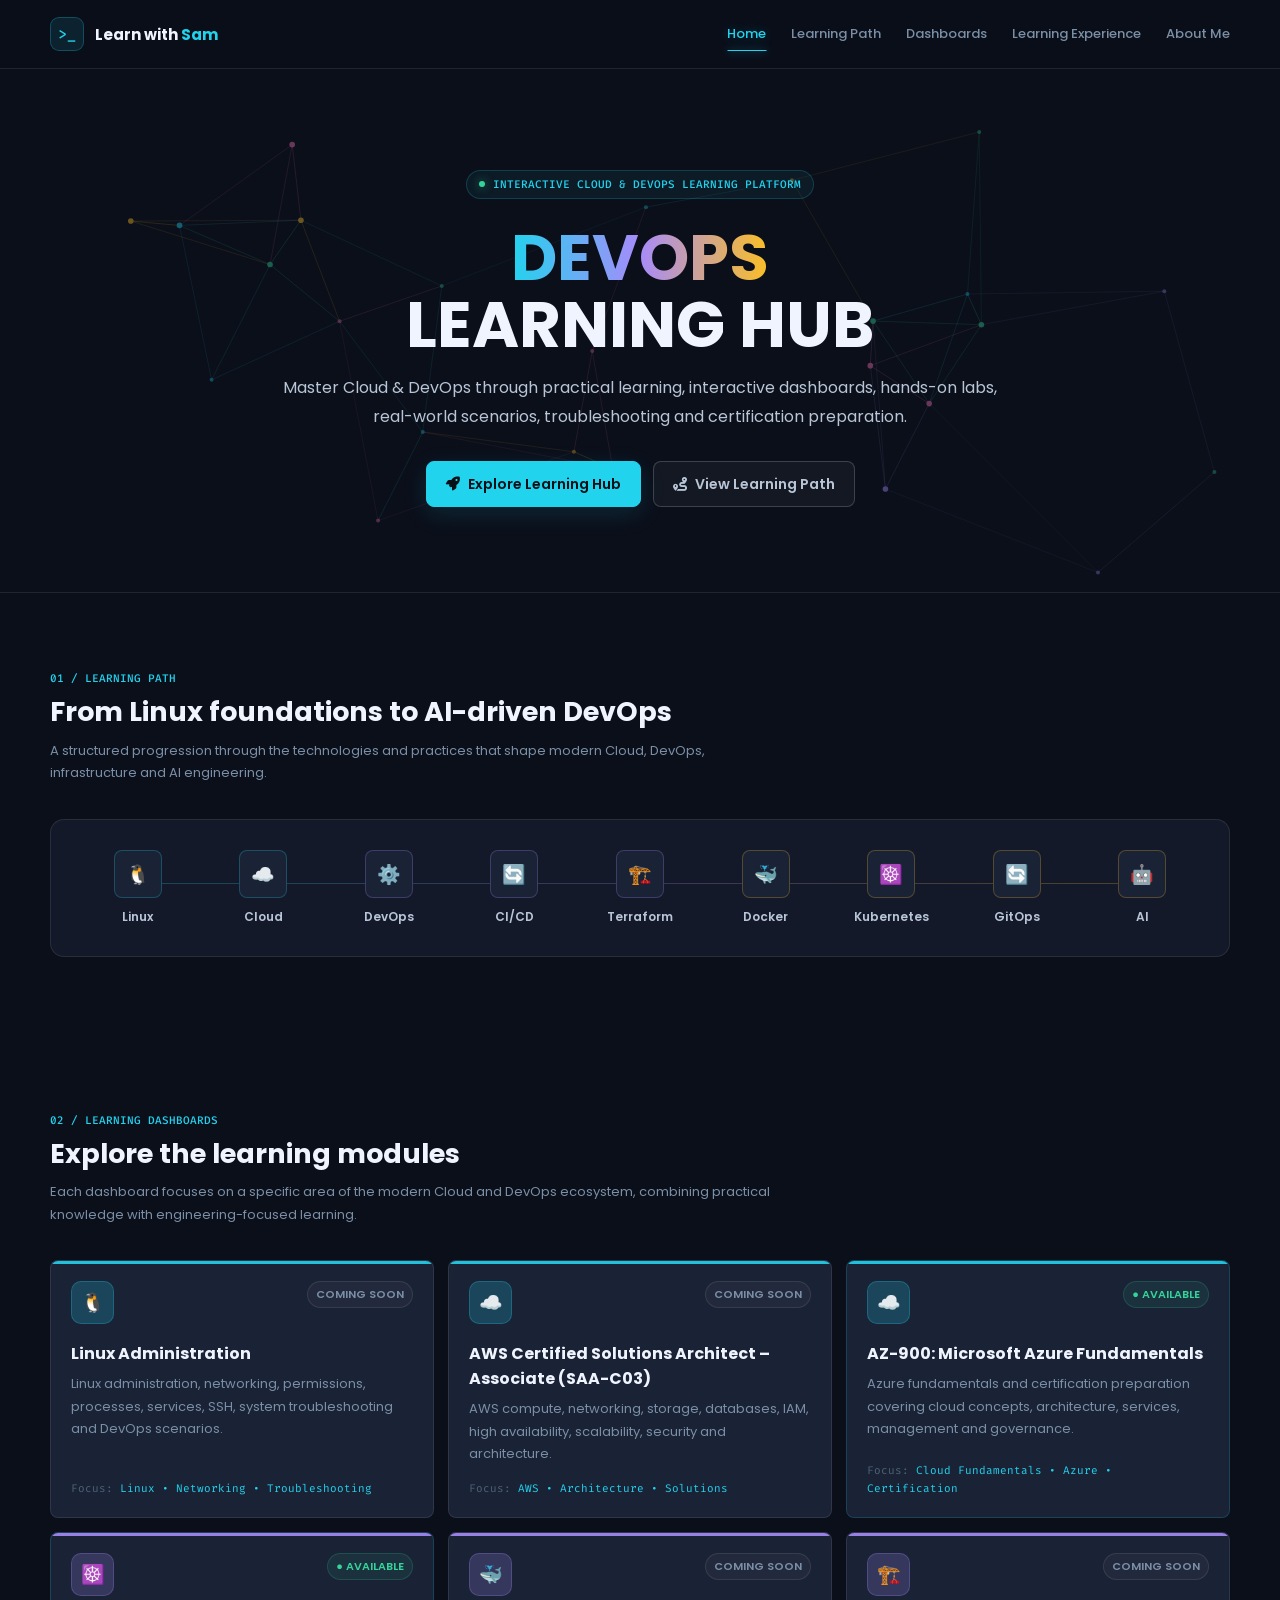
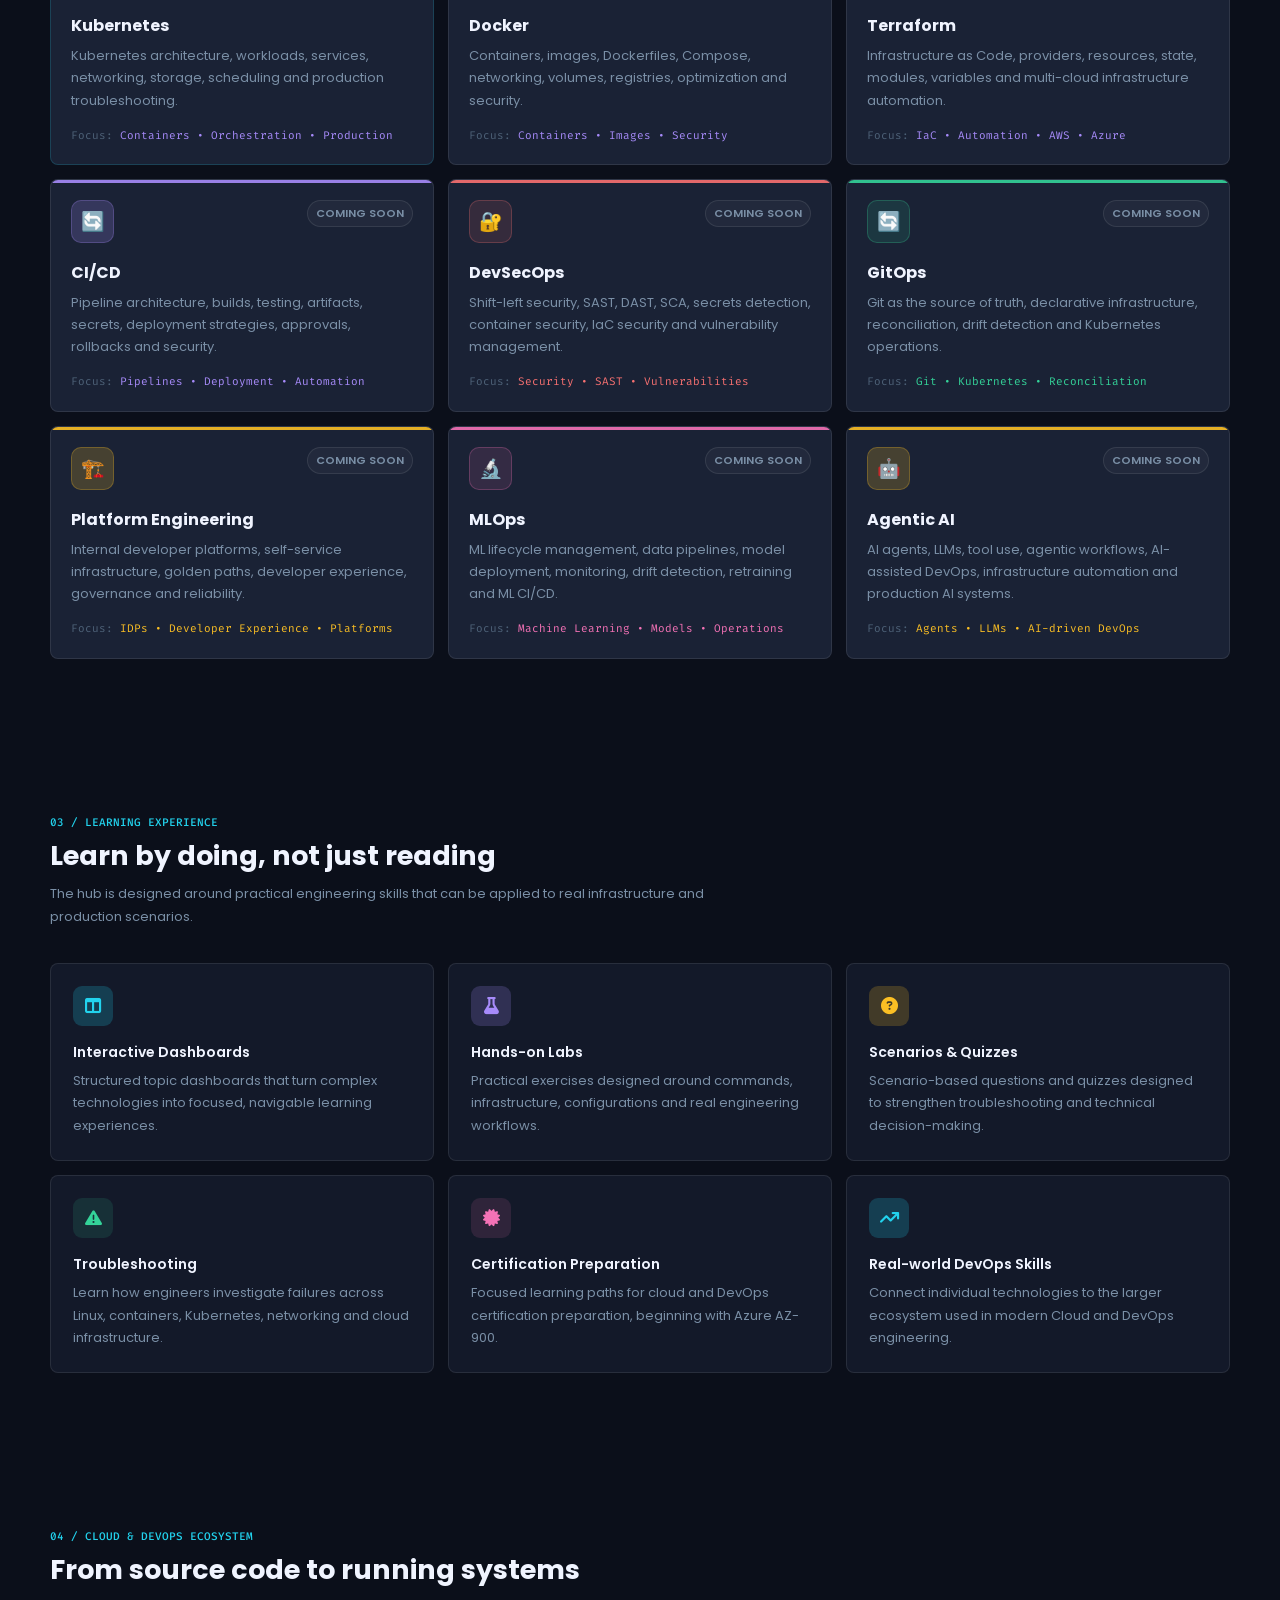
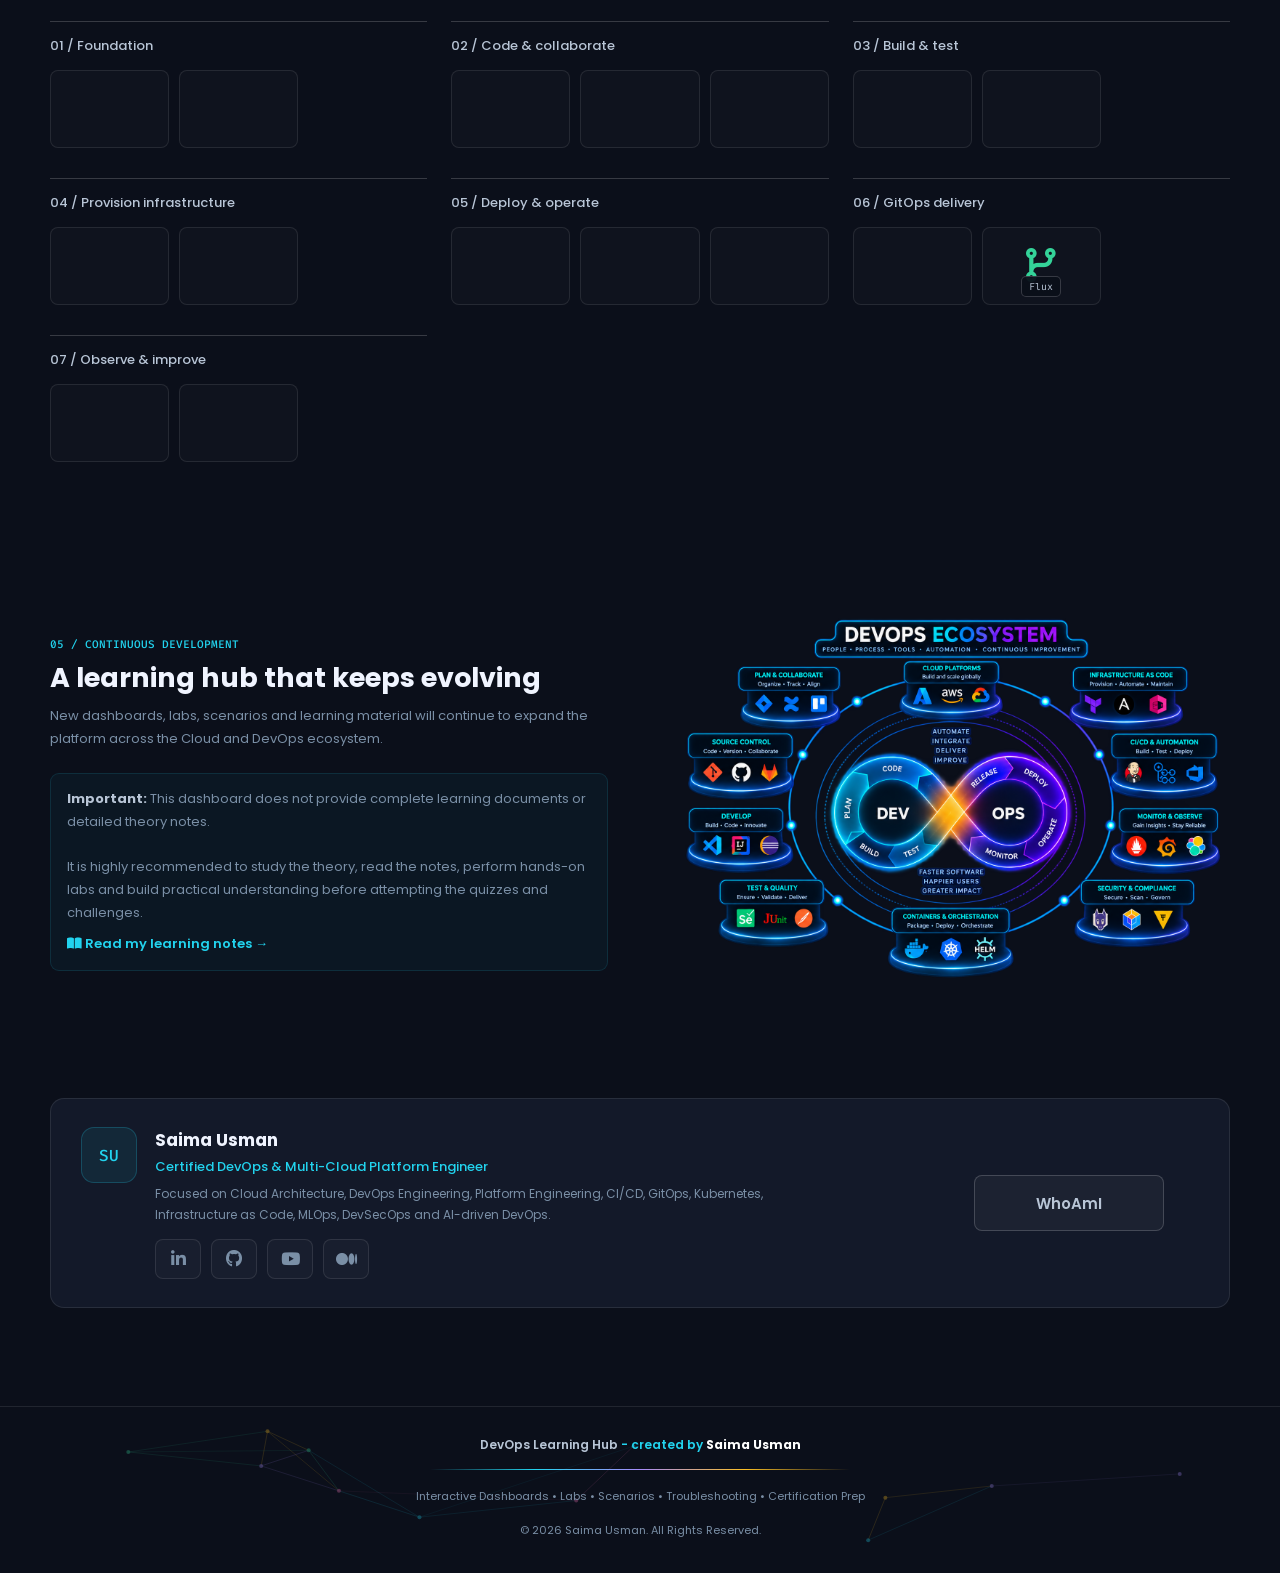
==== commit 1b8ac9f7: "K8s dashboard added" ====
--- a/index.html
+++ b/index.html
@@ -1678,6 +1678,9 @@
     }
     .image-placeholder i { font-size: 36px; }
     .footer-author { color: var(--cyan); }
+    .footer-profile { color: #fff; font-weight: 700; text-decoration: none; }
+    .footer-profile:is(:hover, :focus-visible) { color: var(--cyan); }
+    .dashboard-card[aria-disabled="true"] { cursor: default; }
     .footer-divider {
       width: min(420px, 100%); height: 1px; margin: 14px 0 10px;
       background: linear-gradient(90deg, transparent, var(--cyan), var(--violet), var(--amber), transparent);
@@ -1729,7 +1732,7 @@
   <header class="navbar">
     <div class="container nav-inner">
 
-      <a href="./" class="brand">
+      <a href="./index.html" class="brand">
         <div class="brand-mark">&gt;_</div>
         <span>Learn with <em>Sam</em></span>
       </a>
@@ -1915,7 +1918,7 @@
           <!-- LINUX -->
 
           <a
-            href="./linux/"
+            aria-disabled="true"
             class="dashboard-card"
             style="
               --card-color: var(--cyan);
@@ -1956,7 +1959,7 @@
           <!-- AWS -->
 
           <a
-            href="./aws/"
+            aria-disabled="true"
             class="dashboard-card"
             style="
               --card-color: var(--cyan);
@@ -2040,7 +2043,48 @@
           <!-- KUBERNETES -->
 
           <a
-            href="./kubernetes/"
+            href="./K8s-Dashboard/index.html"
+            class="dashboard-card available"
+            style="
+              --card-color: var(--violet);
+              --card-glow: var(--violet-glow);
+              --card-border: rgba(167,139,250,0.25);
+            "
+          >
+
+            <div class="card-top-line"></div>
+
+            <div class="card-header">
+
+              <div class="card-icon">☸️</div>
+
+              <div class="status available">
+                ● AVAILABLE
+              </div>
+
+            </div>
+
+            <div class="card-title">
+              Kubernetes
+            </div>
+
+            <div class="card-description">
+              Kubernetes architecture, workloads, services, networking,
+              storage, scheduling and production troubleshooting.
+            </div>
+
+            <div class="card-focus">
+              Focus:
+              <span>Containers • Orchestration • Production</span>
+            </div>
+
+          </a>
+
+
+          <!-- DOCKER -->
+
+          <a
+            aria-disabled="true"
             class="dashboard-card"
             style="
               --card-color: var(--violet);
@@ -2053,7 +2097,7 @@
 
             <div class="card-header">
 
-              <div class="card-icon">☸️</div>
+              <div class="card-icon">🐳</div>
 
               <div class="status soon">
                 COMING SOON
@@ -2062,26 +2106,26 @@
             </div>
 
             <div class="card-title">
-              Kubernetes
+              Docker
             </div>
 
             <div class="card-description">
-              Kubernetes architecture, workloads, services, networking,
-              storage, scheduling and production troubleshooting.
+              Containers, images, Dockerfiles, Compose, networking,
+              volumes, registries, optimization and security.
             </div>
 
             <div class="card-focus">
               Focus:
-              <span>Containers • Orchestration • Production</span>
+              <span>Containers • Images • Security</span>
             </div>
 
           </a>
 
 
-          <!-- DOCKER -->
+          <!-- TERRAFORM -->
 
           <a
-            href="./docker/"
+            aria-disabled="true"
             class="dashboard-card"
             style="
               --card-color: var(--violet);
@@ -2094,7 +2138,7 @@
 
             <div class="card-header">
 
-              <div class="card-icon">🐳</div>
+              <div class="card-icon">🏗️</div>
 
               <div class="status soon">
                 COMING SOON
@@ -2103,26 +2147,26 @@
             </div>
 
             <div class="card-title">
-              Docker
+              Terraform
             </div>
 
             <div class="card-description">
-              Containers, images, Dockerfiles, Compose, networking,
-              volumes, registries, optimization and security.
+              Infrastructure as Code, providers, resources, state,
+              modules, variables and multi-cloud infrastructure automation.
             </div>
 
             <div class="card-focus">
               Focus:
-              <span>Containers • Images • Security</span>
+              <span>IaC • Automation • AWS • Azure</span>
             </div>
 
           </a>
 
 
-          <!-- TERRAFORM -->
+          <!-- CI/CD -->
 
           <a
-            href="./terraform/"
+            aria-disabled="true"
             class="dashboard-card"
             style="
               --card-color: var(--violet);
@@ -2135,7 +2179,7 @@
 
             <div class="card-header">
 
-              <div class="card-icon">🏗️</div>
+              <div class="card-icon">🔄</div>
 
               <div class="status soon">
                 COMING SOON
@@ -2144,47 +2188,6 @@
             </div>
 
             <div class="card-title">
-              Terraform
-            </div>
-
-            <div class="card-description">
-              Infrastructure as Code, providers, resources, state,
-              modules, variables and multi-cloud infrastructure automation.
-            </div>
-
-            <div class="card-focus">
-              Focus:
-              <span>IaC • Automation • AWS • Azure</span>
-            </div>
-
-          </a>
-
-
-          <!-- CI/CD -->
-
-          <a
-            href="./cicd/"
-            class="dashboard-card"
-            style="
-              --card-color: var(--violet);
-              --card-glow: var(--violet-glow);
-              --card-border: rgba(167,139,250,0.25);
-            "
-          >
-
-            <div class="card-top-line"></div>
-
-            <div class="card-header">
-
-              <div class="card-icon">🔄</div>
-
-              <div class="status soon">
-                COMING SOON
-              </div>
-
-            </div>
-
-            <div class="card-title">
               CI/CD
             </div>
 
@@ -2204,7 +2207,7 @@
           <!-- DEVSECOPS -->
 
           <a
-            href="./devsecops/"
+            aria-disabled="true"
             class="dashboard-card"
             style="
               --card-color: var(--red);
@@ -2245,7 +2248,7 @@
           <!-- GITOPS -->
 
           <a
-            href="./gitops/"
+            aria-disabled="true"
             class="dashboard-card"
             style="
               --card-color: var(--green);
@@ -2286,7 +2289,7 @@
           <!-- PLATFORM ENGINEERING -->
 
           <a
-            href="./platform-engineering/"
+            aria-disabled="true"
             class="dashboard-card"
             style="
               --card-color: var(--amber);
@@ -2327,7 +2330,7 @@
           <!-- MLOPS -->
 
           <a
-            href="./mlops/"
+            aria-disabled="true"
             class="dashboard-card"
             style="
               --card-color: var(--pink);
@@ -2368,7 +2371,7 @@
           <!-- AGENTIC AI -->
 
           <a
-            href="./agentic-ai/"
+            aria-disabled="true"
             class="dashboard-card"
             style="
               --card-color: var(--amber);
@@ -2816,7 +2819,7 @@
     <div class="container footer-inner">
 
       <div class="footer-main">
-        DevOps Learning Hub <span class="footer-author">- created by Saima Usman</span>
+        DevOps Learning Hub <span class="footer-author">- created by <a class="footer-profile" href="./about/index.html">Saima Usman</a></span>
       </div>
 
       <div class="footer-divider" aria-hidden="true"></div>
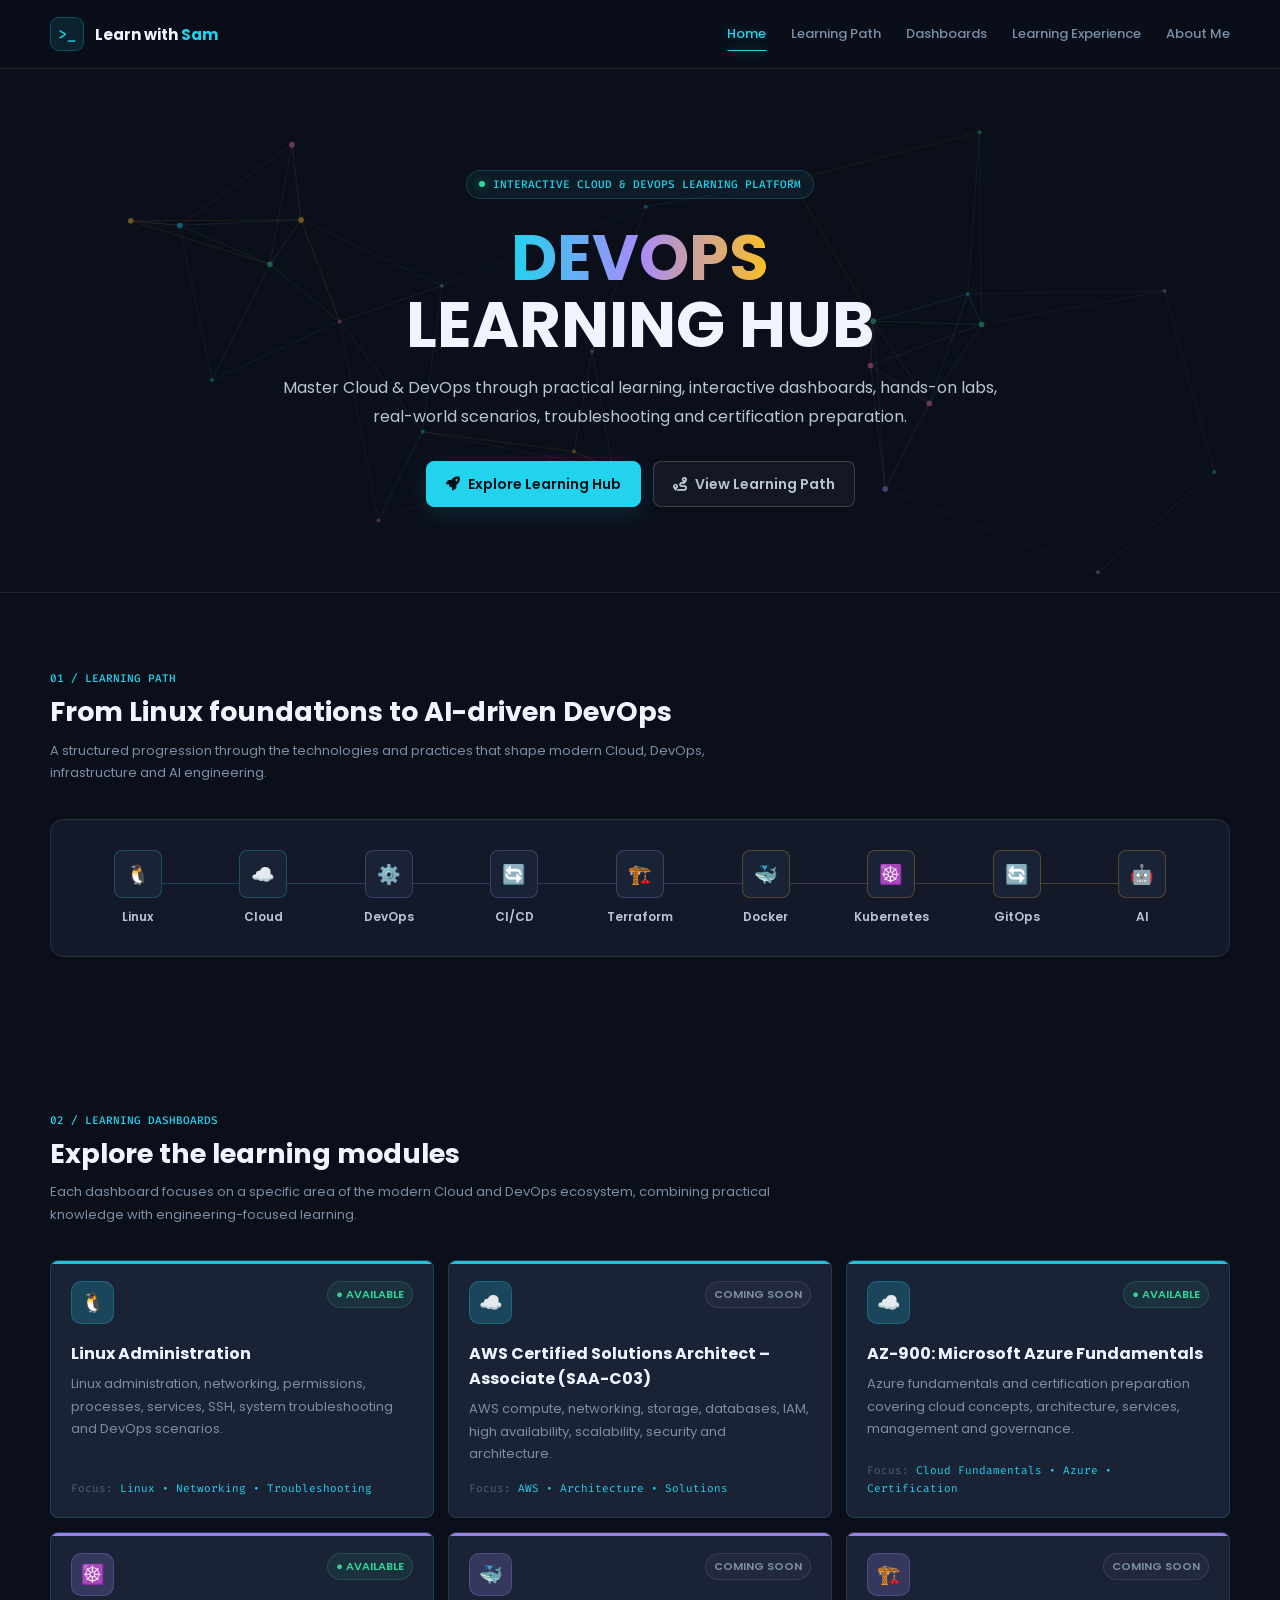
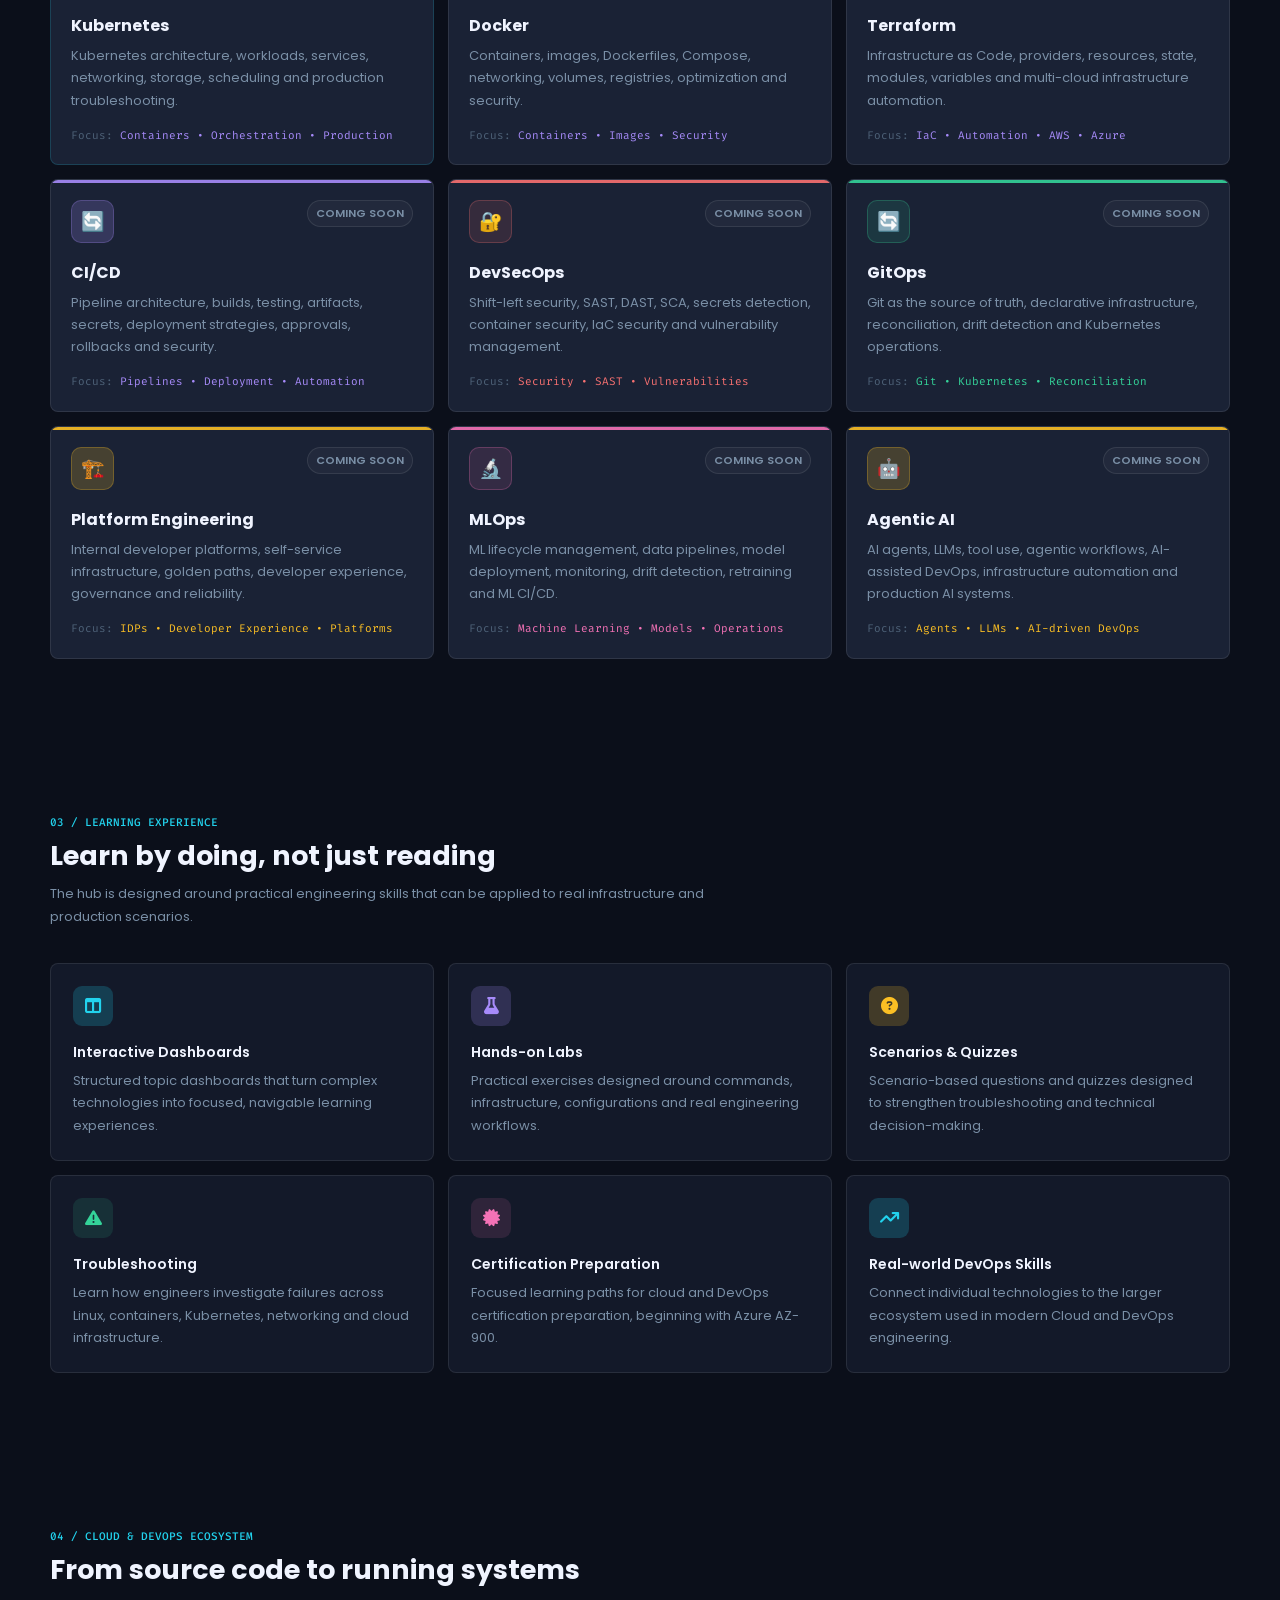
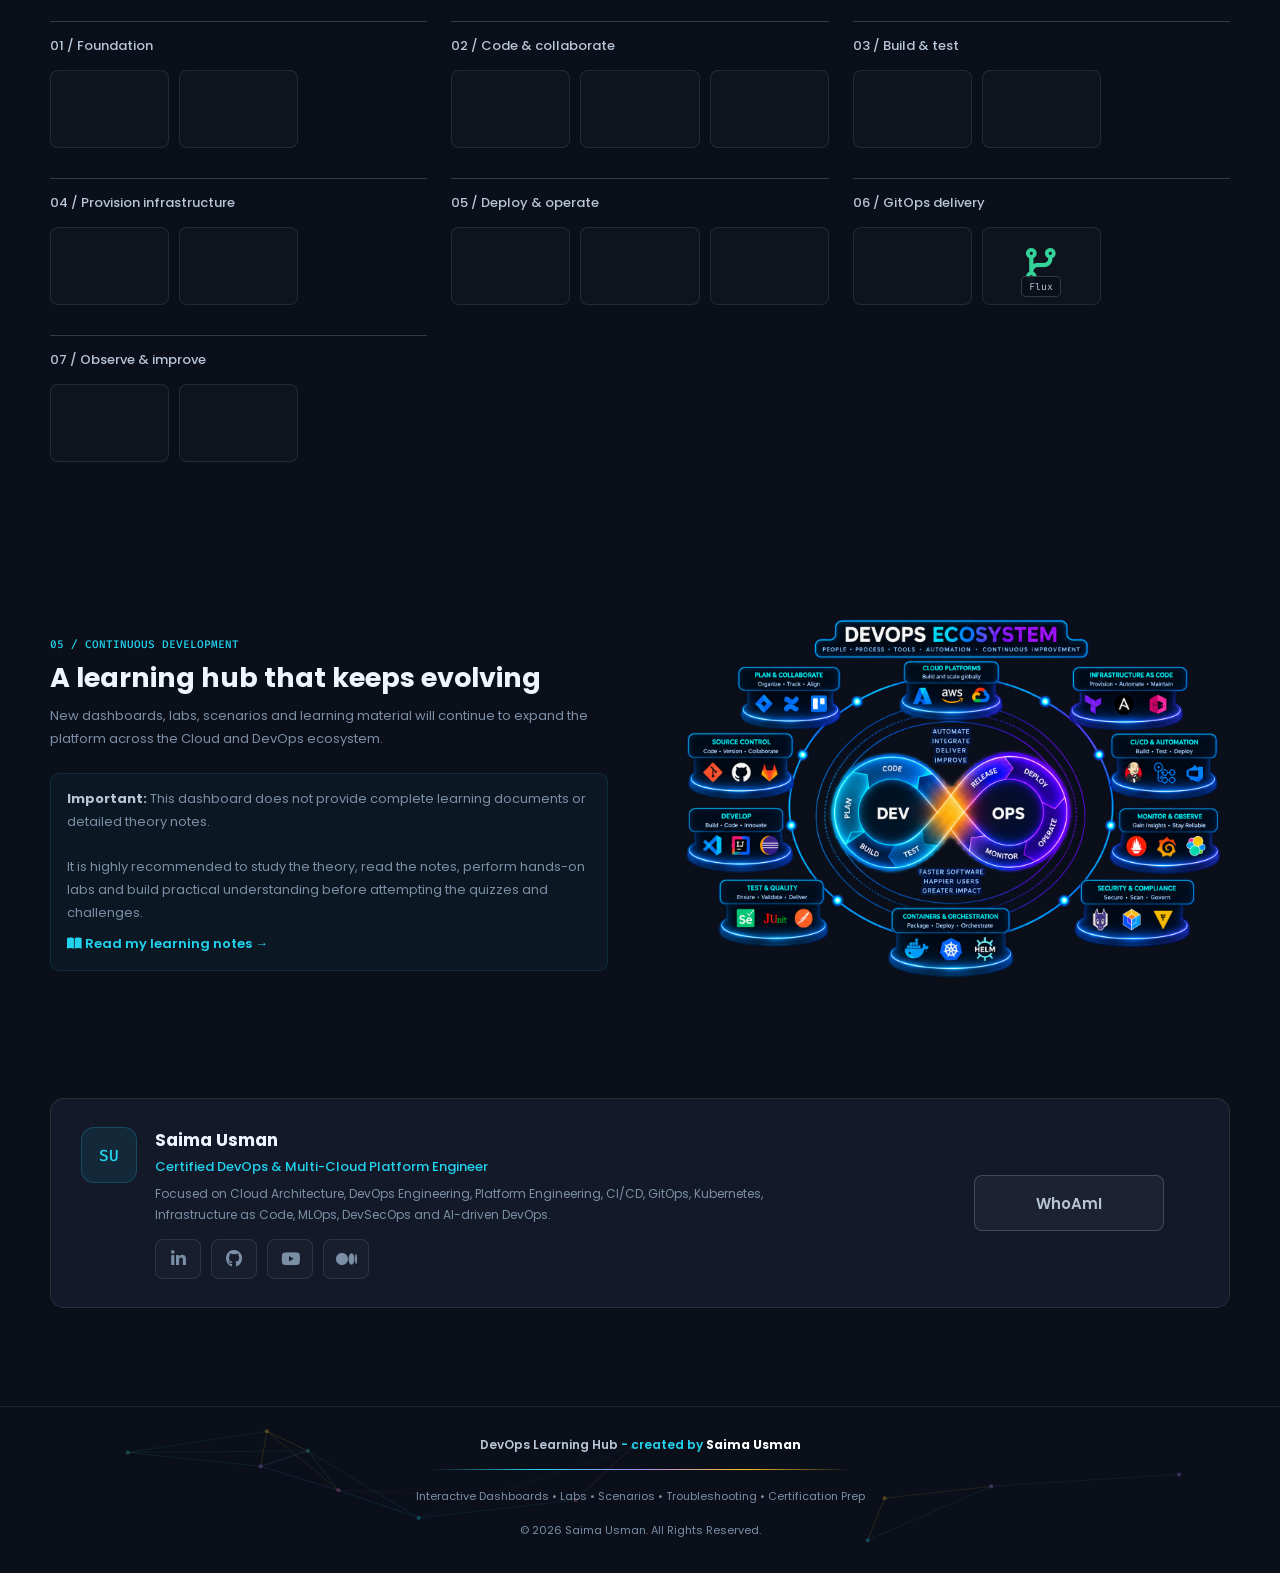
==== commit 15f893ac: "modified Linux Dashboard" ====
--- a/index.html
+++ b/index.html
@@ -1918,8 +1918,8 @@
           <!-- LINUX -->
 
           <a
-            aria-disabled="true"
-            class="dashboard-card"
+            href="./Linux-Dashboard/index.html"
+            class="dashboard-card available"
             style="
               --card-color: var(--cyan);
               --card-glow: var(--cyan-glow);
@@ -1933,8 +1933,8 @@
 
               <div class="card-icon">🐧</div>
 
-              <div class="status soon">
-                COMING SOON
+              <div class="status available">
+                ● AVAILABLE
               </div>
 
             </div>
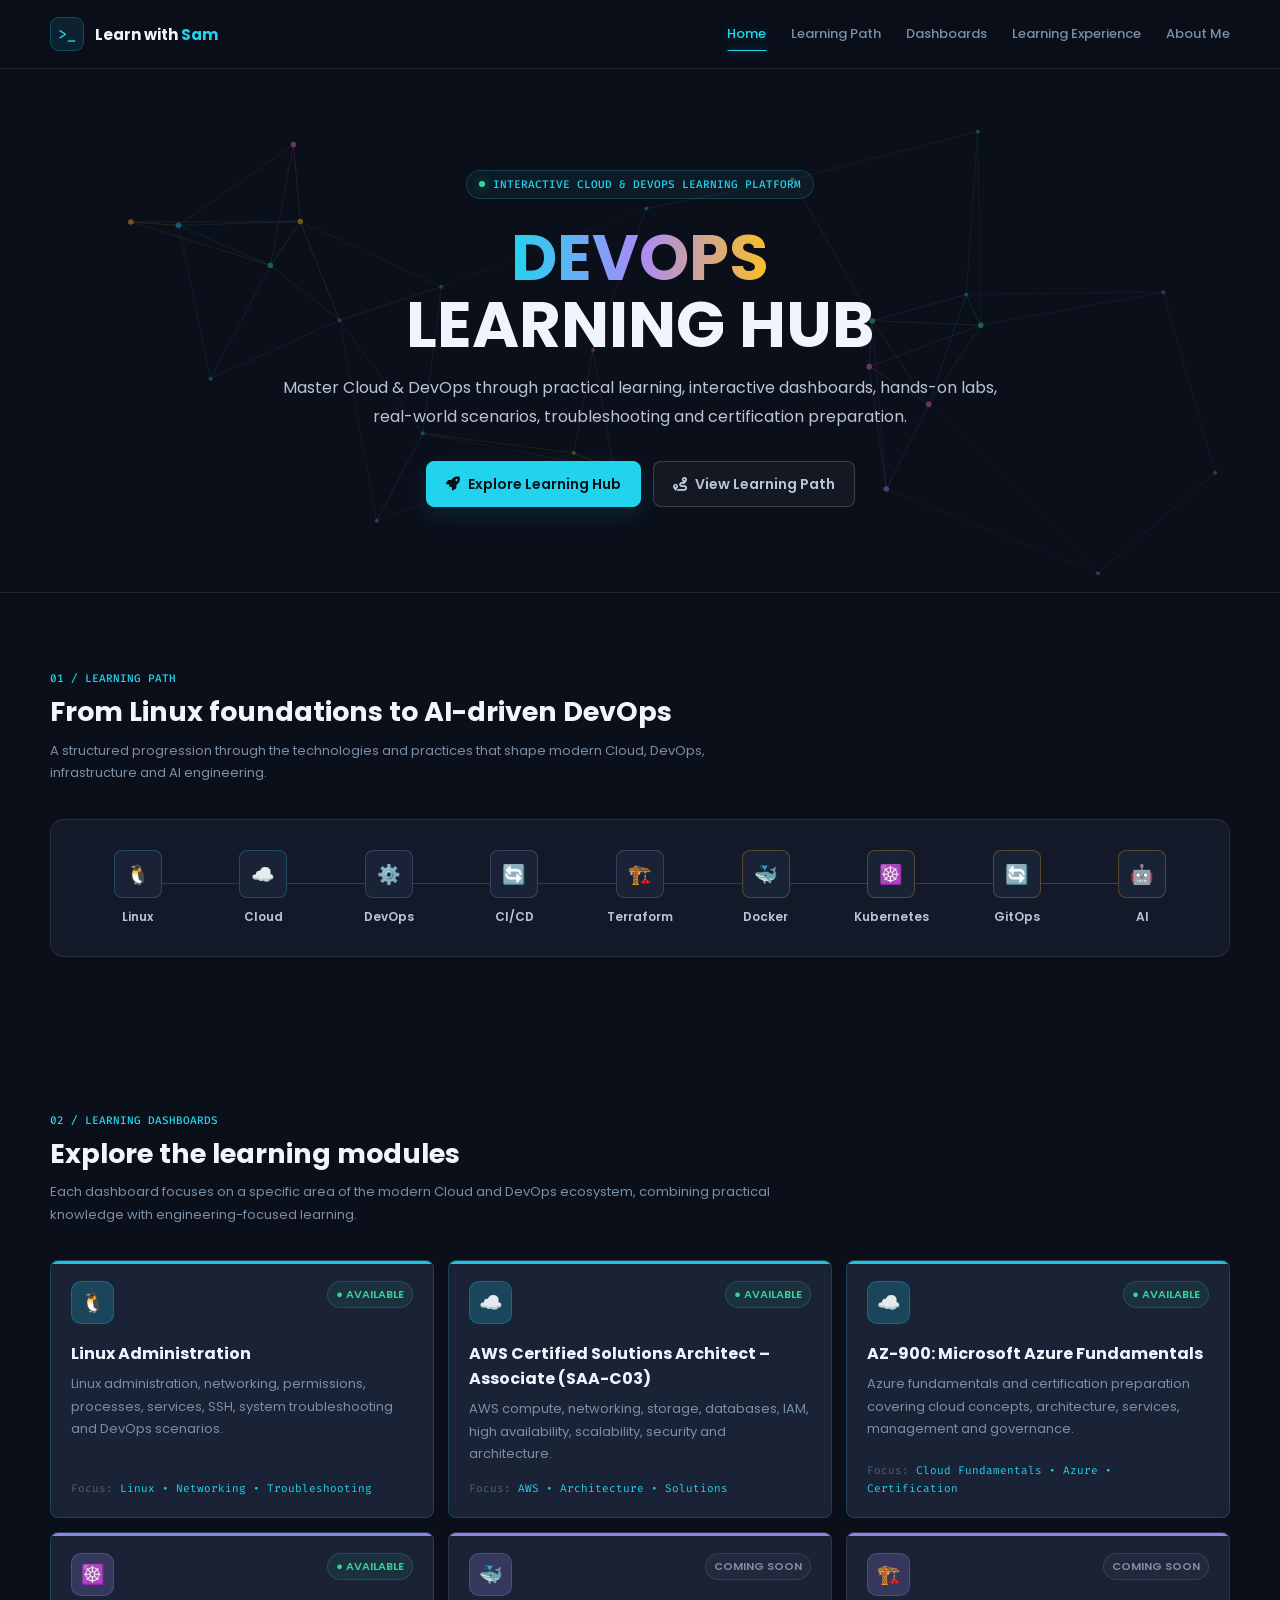
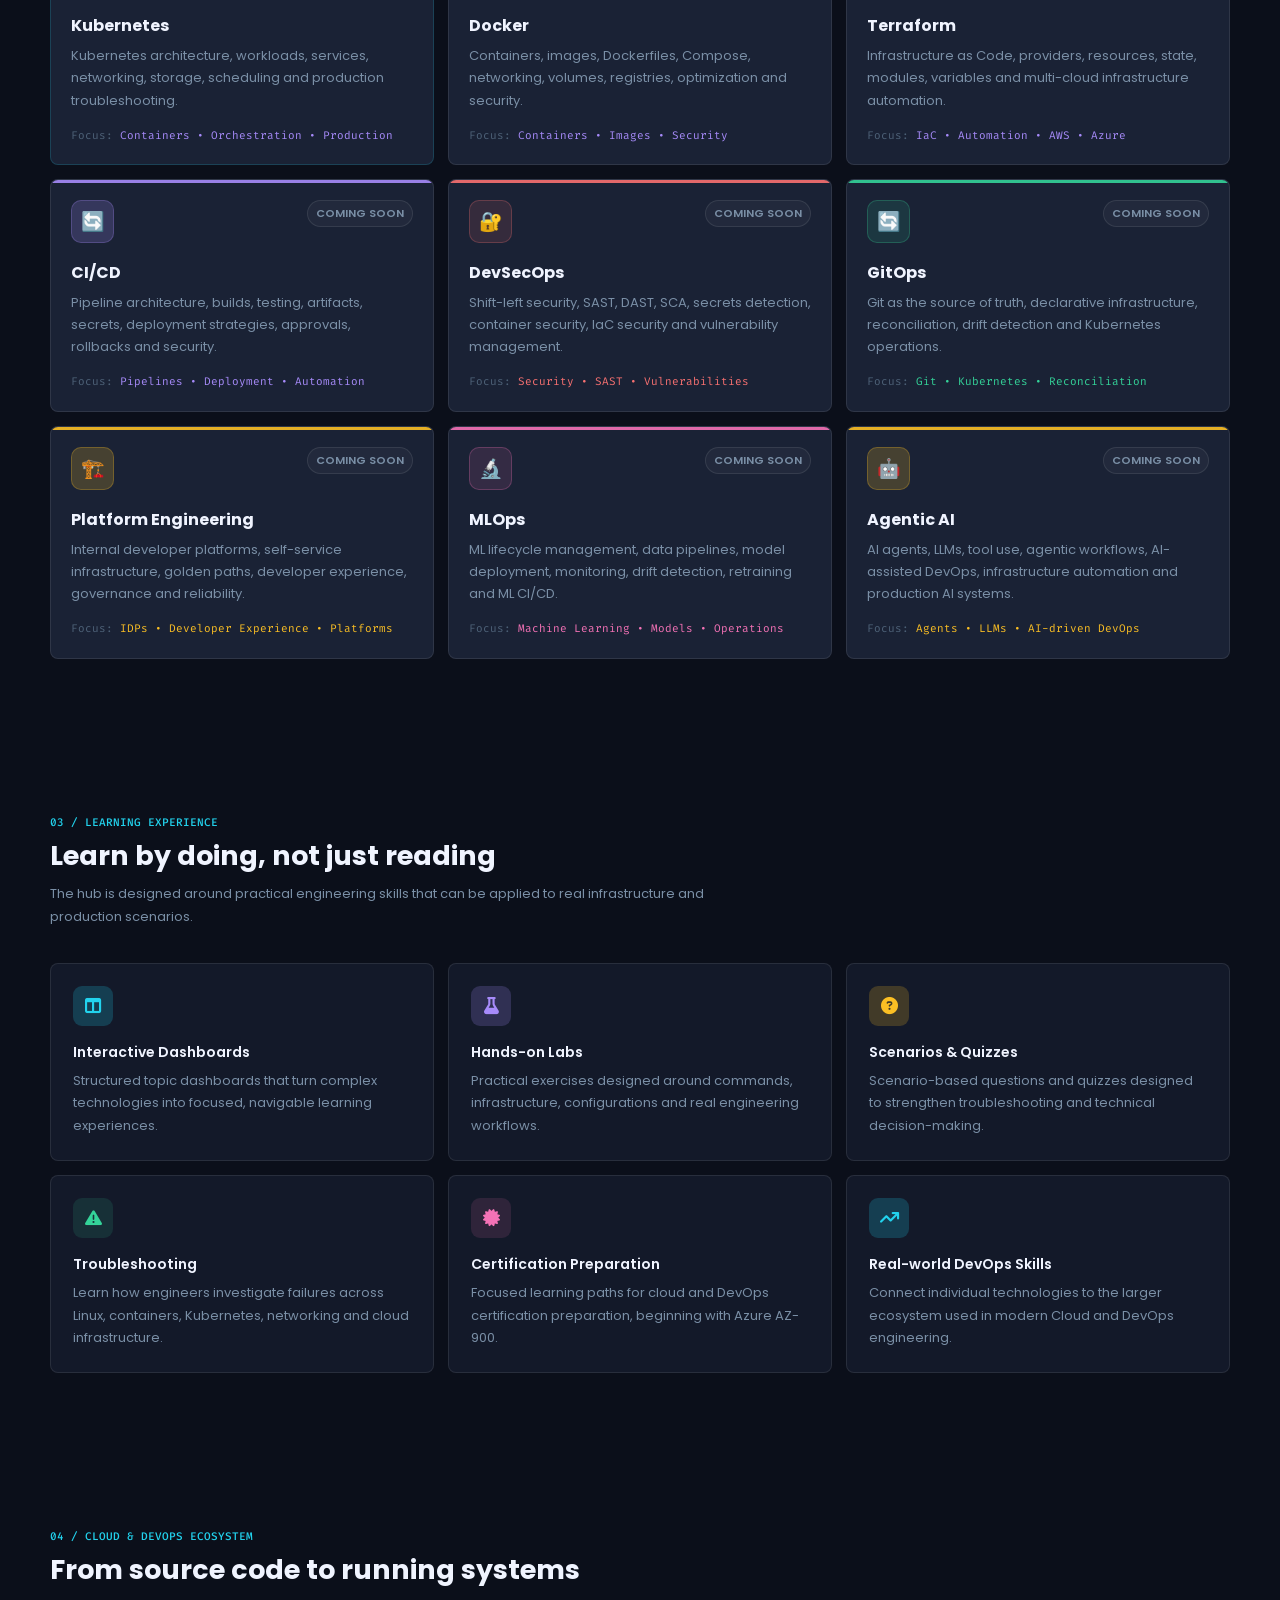
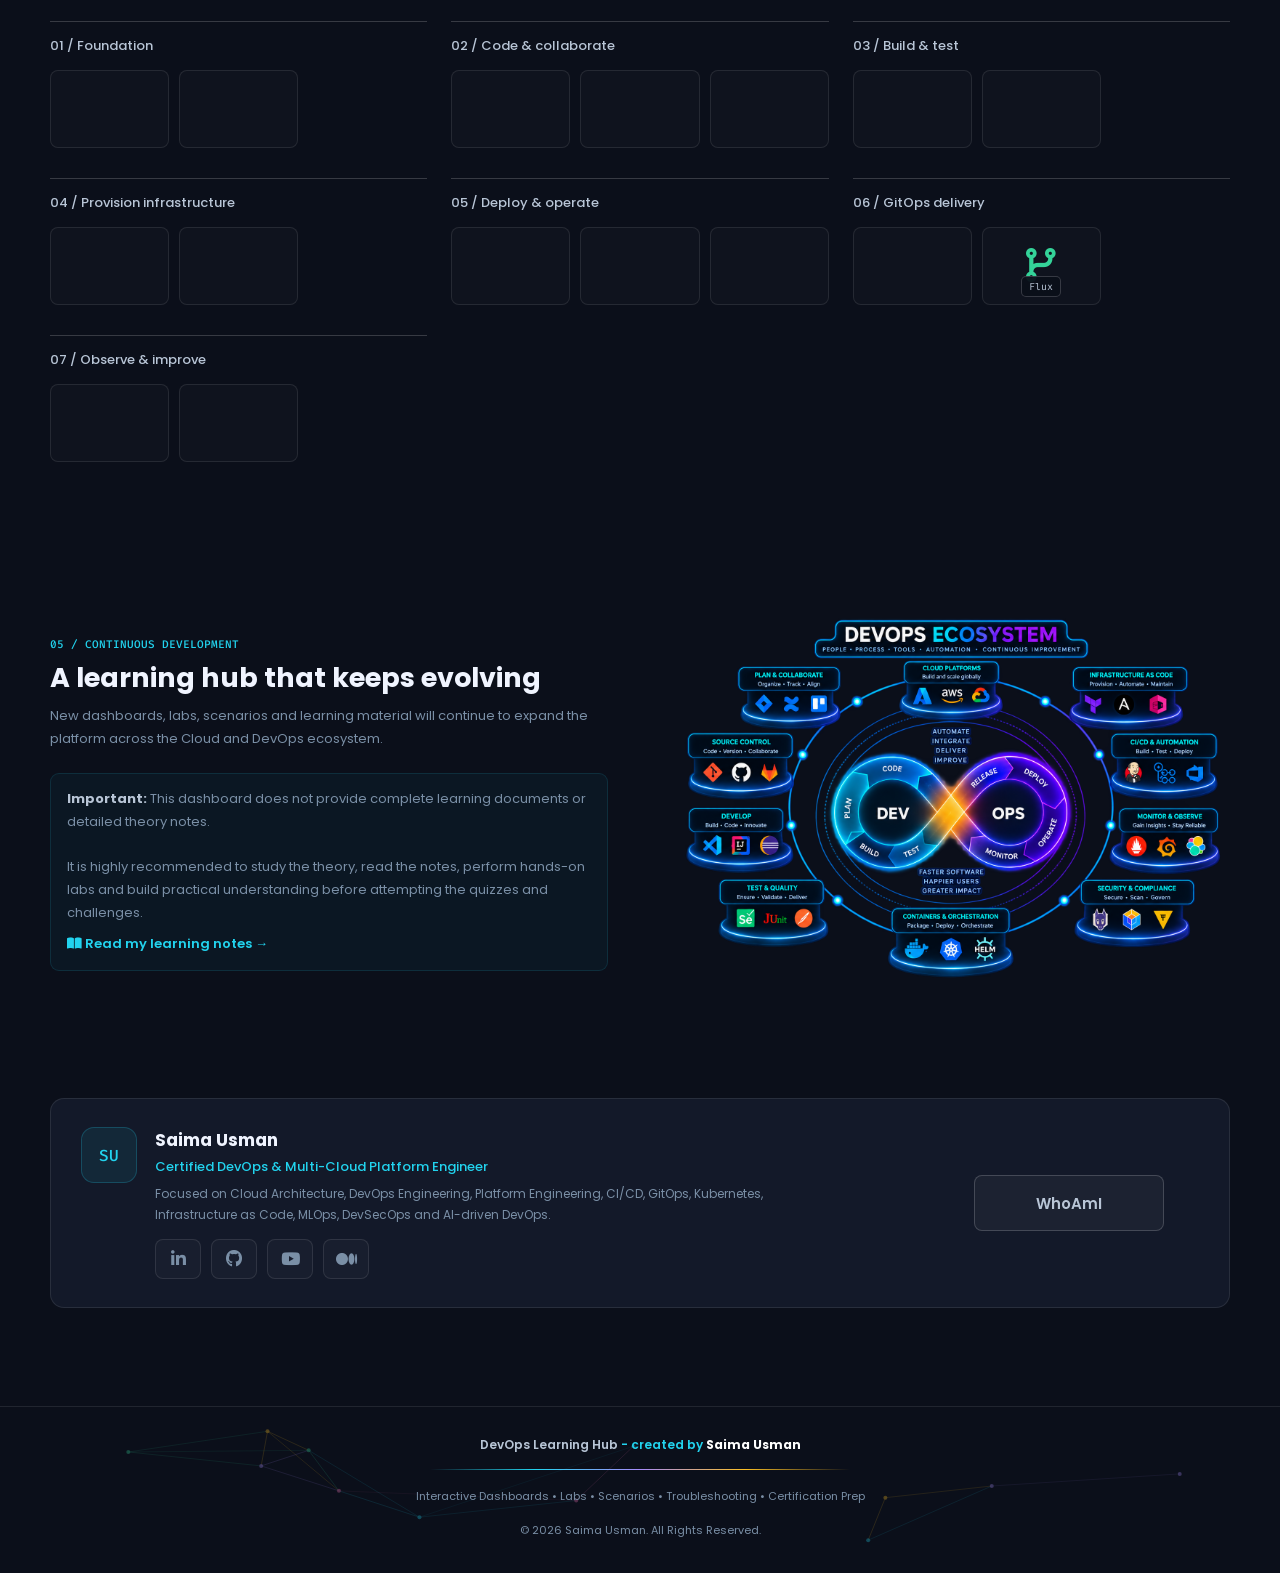
==== commit edb32832: "added AWS-SAA-Dashboard" ====
--- a/index.html
+++ b/index.html
@@ -1959,8 +1959,8 @@
           <!-- AWS -->
 
           <a
-            aria-disabled="true"
-            class="dashboard-card"
+            href="./AWS-SAA-Dashboard/index.html"
+            class="dashboard-card available"
             style="
               --card-color: var(--cyan);
               --card-glow: var(--cyan-glow);
@@ -1974,8 +1974,8 @@
 
               <div class="card-icon">☁️</div>
 
-              <div class="status soon">
-                COMING SOON
+              <div class="status available">
+                ● AVAILABLE
               </div>
 
             </div>
